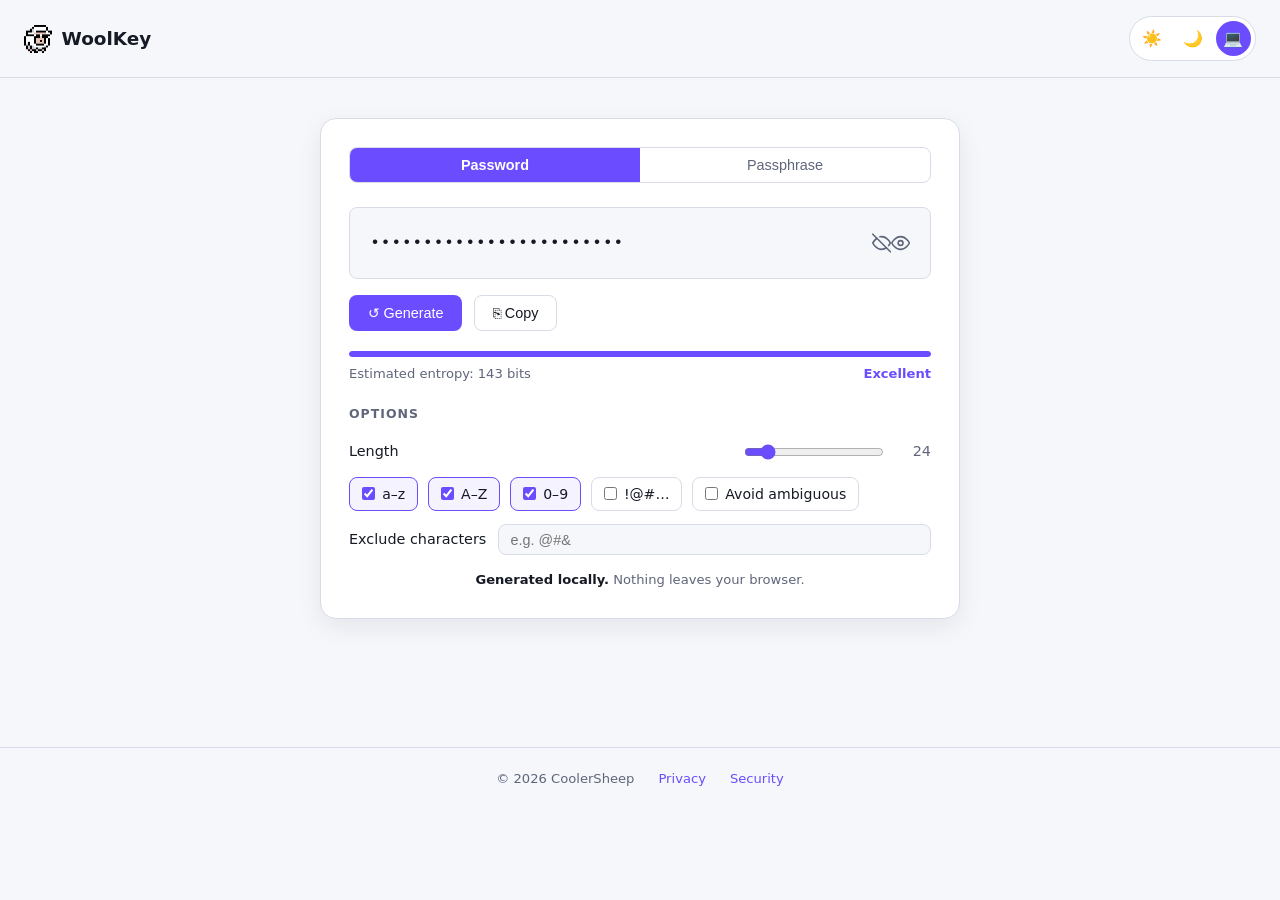
==== index.html @ 98678ee7 "Fix eye toggle logic and increase icon size Co-authored-by: Copilot App <223556219+Copilot@users.nor" ====
<!DOCTYPE html>
<html lang="en">
<head>
  <meta charset="UTF-8">
  <meta name="viewport" content="width=device-width, initial-scale=1.0">
  <title>WoolKey — Strong passwords. Made privately.</title>
  <meta name="description" content="WoolKey generates secure passwords and passphrases entirely in your browser. Nothing is ever sent to our servers.">
  <meta name="theme-color" content="#0f1117">
  <link rel="icon" type="image/png" href="assets/favicon.png">
  <link rel="apple-touch-icon" href="assets/apple-touch-icon.png">
  <link rel="manifest" href="manifest.webmanifest">
  <link rel="stylesheet" href="css/main.css">
</head>
<body>

<header class="site-header">
  <a href="./" class="logo" aria-label="WoolKey home"><img src="assets/logo.gif" alt="" width="28" height="28"><span>WoolKey</span></a>
  <div class="theme-switcher" role="group" aria-label="Theme">
    <button type="button" class="theme-btn" data-theme-choice="light" aria-label="Light mode" title="Light mode">☀️</button>
    <button type="button" class="theme-btn" data-theme-choice="dark" aria-label="Dark mode" title="Dark mode">🌙</button>
    <button type="button" class="theme-btn" data-theme-choice="system" aria-label="System theme" title="System theme">💻</button>
  </div>
</header>

<main id="main-content">
  <div class="card">
    <!-- Mode toggle -->
    <div class="mode-toggle" role="group" aria-label="Generator mode">
      <button id="mode-password" class="active" aria-pressed="true">Password</button>
      <button id="mode-passphrase" aria-pressed="false">Passphrase</button>
    </div>

    <!-- Output -->
    <div class="output-wrapper" aria-live="polite" aria-label="Generated output">
      <span id="output" tabindex="0" role="textbox" aria-readonly="true" aria-label="Generated password or passphrase"></span>
      <button id="toggle-visibility" class="visibility-btn" type="button" aria-pressed="true" aria-label="Show password">
        <svg id="icon-eye-off" xmlns="http://www.w3.org/2000/svg" width="22" height="22" viewBox="0 0 24 24" fill="none" stroke="currentColor" stroke-width="2" stroke-linecap="round" stroke-linejoin="round" aria-hidden="true"><path d="M17.94 17.94A10.07 10.07 0 0 1 12 20c-7 0-11-8-11-8a18.45 18.45 0 0 1 5.06-5.94"/><path d="M9.9 4.24A9.12 9.12 0 0 1 12 4c7 0 11 8 11 8a18.5 18.5 0 0 1-2.16 3.19"/><line x1="1" y1="1" x2="23" y2="23"/></svg>
        <svg id="icon-eye" xmlns="http://www.w3.org/2000/svg" width="22" height="22" viewBox="0 0 24 24" fill="none" stroke="currentColor" stroke-width="2" stroke-linecap="round" stroke-linejoin="round" aria-hidden="true" hidden><path d="M1 12s4-8 11-8 11 8 11 8-4 8-11 8-11-8-11-8z"/><circle cx="12" cy="12" r="3"/></svg>
      </button>
    </div>

    <!-- Actions -->
    <div class="actions">
      <button id="regen-btn" class="btn btn-primary" aria-label="Generate new password">
        ↺ Generate
      </button>
      <button id="copy-btn" class="btn btn-outline" aria-label="Copy to clipboard">
        ⎘ Copy
      </button>
      <span id="copy-feedback" class="copy-feedback" role="status" aria-live="polite">Copied!</span>
    </div>

    <!-- Strength indicator -->
    <div class="strength-track" aria-hidden="true">
      <div id="strength-bar" class="strength-bar level-0" style="width:0%"></div>
    </div>
    <div class="strength-row">
      <span id="entropy-display" class="entropy-display">Estimated entropy: —</span>
      <span id="strength-label" class="strength-label level-0" aria-live="polite">—</span>
    </div>

    <!-- Password options panel -->
    <div id="password-panel" class="options-section" aria-label="Password options">
      <h2>Options</h2>
      <div class="option-row">
        <label for="length">Length</label>
        <input type="range" id="length" min="8" max="128" value="24" step="1" aria-valuemin="8" aria-valuemax="128" aria-valuenow="24">
        <span id="length-value" class="option-value" aria-live="polite">24</span>
      </div>
      <div class="toggle-group" role="group" aria-label="Character types">
        <label class="chk-label">
          <input type="checkbox" id="chk-lower" checked> a–z
        </label>
        <label class="chk-label">
          <input type="checkbox" id="chk-upper" checked> A–Z
        </label>
        <label class="chk-label">
          <input type="checkbox" id="chk-numbers" checked> 0–9
        </label>
        <label class="chk-label">
          <input type="checkbox" id="chk-symbols"> !@#…
        </label>
        <label class="chk-label">
          <input type="checkbox" id="chk-ambiguous"> Avoid ambiguous
        </label>
      </div>
      <div class="field-row">
        <label for="exclude-chars">Exclude characters</label>
        <input type="text" id="exclude-chars" placeholder="e.g. @#&" autocomplete="off" spellcheck="false" aria-label="Characters to exclude from password">
      </div>
    </div>

    <!-- Passphrase options panel (hidden initially) -->
    <div id="passphrase-panel" class="options-section" aria-label="Passphrase options" hidden>
      <h2>Options</h2>
      <div class="option-row">
        <label for="word-count">Words</label>
        <input type="range" id="word-count" min="4" max="8" value="4" step="1" aria-valuemin="4" aria-valuemax="8" aria-valuenow="4">
        <span id="word-count-value" class="option-value" aria-live="polite">4</span>
      </div>
      <div class="field-row">
        <label for="separator">Separator</label>
        <select id="separator" aria-label="Word separator">
          <option value="hyphen">Hyphen  ( - )</option>
          <option value="underscore">Underscore  ( _ )</option>
          <option value="dot">Dot  ( . )</option>
          <option value="space">Space</option>
        </select>
      </div>
      <div class="toggle-group" role="group" aria-label="Passphrase options">
        <label class="chk-label">
          <input type="checkbox" id="chk-capitalize"> Capitalize
        </label>
        <label class="chk-label">
          <input type="checkbox" id="chk-add-number"> Add number
        </label>
      </div>
    </div>

    <p class="privacy-badge">
      <strong>Generated locally.</strong> Nothing leaves your browser.
    </p>
  </div>
</main>

<footer class="site-footer">
  <span>© <span data-current-year></span> CoolerSheep</span>
  <a href="privacy.html">Privacy</a>
  <a href="security.html">Security</a>
</footer>

<!-- Scripts — no external dependencies -->
<script src="js/site.js"></script>
<script src="js/crypto-random.js"></script>
<script src="js/entropy.js"></script>
<script src="data/words.js"></script>
<script src="js/password-generator.js"></script>
<script src="js/passphrase-generator.js"></script>
<script src="js/clipboard.js"></script>
<script src="js/ui.js"></script>
<script src="js/app.js"></script>
</body>
</html>
---- css/main.css ----
/* ── Reset & base ─────────────────────────────────────────────── */
*, *::before, *::after { box-sizing: border-box; margin: 0; padding: 0; }

:root {
  --color-bg:         #0f1117;
  --color-surface:    #1a1d27;
  --color-border:     #2a2d3a;
  --color-primary:    #7c6aff;
  --color-primary-h:  #9b8dff;
  --color-text:       #e8eaf0;
  --color-muted:      #8a8fa8;
  --color-success:    #4caf7d;
  --color-warn:       #e6a817;
  --color-danger:     #e05252;

  --radius:    0.5rem;
  --radius-lg: 1rem;
  --shadow:    0 2px 12px rgba(0,0,0,0.4);

  /* Strength level colours */
  --s0: var(--color-danger);
  --s1: var(--color-warn);
  --s2: #6cbf6c;
  --s3: var(--color-success);
  --s4: var(--color-primary);
}

:root[data-theme="light"] {
  --color-bg:         #f5f7fb;
  --color-surface:    #ffffff;
  --color-border:     #d7dce8;
  --color-primary:    #6b4dff;
  --color-primary-h:  #5a3dfa;
  --color-text:       #161a24;
  --color-muted:      #5f667a;
  --color-success:    #2f8f5b;
  --color-warn:       #b77b00;
  --color-danger:     #c83f3f;
  --shadow:           0 8px 24px rgba(26, 29, 39, 0.08);
}

html { font-size: 16px; }
body {
  font-family: system-ui, -apple-system, 'Segoe UI', Roboto, sans-serif;
  background: var(--color-bg);
  color: var(--color-text);
  min-height: 100vh;
  line-height: 1.6;
}

a { color: var(--color-primary); text-decoration: none; }
a:hover { text-decoration: underline; }
a:focus-visible { outline: 2px solid var(--color-primary); outline-offset: 2px; border-radius: 2px; }

/* ── Layout ───────────────────────────────────────────────────── */
.site-header {
  border-bottom: 1px solid var(--color-border);
  padding: 1rem 1.5rem;
  display: flex;
  align-items: center;
  justify-content: space-between;
  gap: 1rem;
  flex-wrap: wrap;
}
.logo {
  display: inline-flex;
  align-items: center;
  gap: 0.6rem;
  font-weight: 700;
  font-size: 1.15rem;
  color: var(--color-text);
  text-decoration: none;
}
.logo img { flex-shrink: 0; display: block; }
.logo:hover { text-decoration: none; }
.theme-switcher {
  display: inline-flex;
  align-items: center;
  gap: 0.35rem;
  padding: 0.25rem;
  border: 1px solid var(--color-border);
  border-radius: 999px;
  background: var(--color-surface);
}
.theme-btn {
  width: 2.2rem;
  height: 2.2rem;
  border: 0;
  border-radius: 999px;
  background: transparent;
  color: var(--color-text);
  cursor: pointer;
  font-size: 1rem;
}
.theme-btn:hover { background: var(--color-border); }
.theme-btn.is-active {
  background: var(--color-primary);
  color: #fff;
}
.theme-btn:focus-visible { outline: 2px solid var(--color-primary); outline-offset: 2px; }

main {
  max-width: 680px;
  margin: 2.5rem auto;
  padding: 0 1.25rem 4rem;
}

.card {
  background: var(--color-surface);
  border: 1px solid var(--color-border);
  border-radius: var(--radius-lg);
  padding: 1.75rem;
  box-shadow: var(--shadow);
  margin-bottom: 1.5rem;
}

/* ── Mode toggle ─────────────────────────────────────────────── */
.mode-toggle {
  display: flex;
  border: 1px solid var(--color-border);
  border-radius: var(--radius);
  overflow: hidden;
  margin-bottom: 1.5rem;
}
.mode-toggle button {
  flex: 1;
  padding: 0.55rem 1rem;
  background: transparent;
  border: none;
  color: var(--color-muted);
  cursor: pointer;
  font-size: 0.9rem;
  transition: background 0.15s, color 0.15s;
}
.mode-toggle button.active {
  background: var(--color-primary);
  color: #fff;
  font-weight: 600;
}
.mode-toggle button:hover:not(.active) { background: var(--color-border); color: var(--color-text); }
.mode-toggle button:focus-visible { outline: 2px solid var(--color-primary); outline-offset: -2px; }

/* ── Output area ─────────────────────────────────────────────── */
.output-wrapper {
  background: var(--color-bg);
  border: 1px solid var(--color-border);
  border-radius: var(--radius);
  padding: 1rem 1.25rem;
  margin-bottom: 1rem;
  display: flex;
  align-items: center;
  gap: 0.75rem;
  min-height: 3.5rem;
}
#output {
  flex: 1;
  font-family: 'Courier New', Courier, monospace;
  font-size: 1.05rem;
  letter-spacing: 0.03em;
  word-break: break-all;
  user-select: text;
  color: var(--color-text);
}
.visibility-btn {
  flex-shrink: 0;
  display: inline-flex;
  align-items: center;
  justify-content: center;
  width: 2.4rem;
  height: 2.4rem;
  border: 0;
  border-radius: var(--radius);
  background: transparent;
  color: var(--color-muted);
  cursor: pointer;
  transition: color 0.15s, background 0.15s;
}
.visibility-btn:hover { color: var(--color-text); background: var(--color-border); }
.visibility-btn:focus-visible { outline: 2px solid var(--color-primary); outline-offset: 2px; }

/* ── Action buttons ──────────────────────────────────────────── */
.actions {
  display: flex;
  gap: 0.75rem;
  flex-wrap: wrap;
  margin-bottom: 1.25rem;
}
.btn {
  display: inline-flex;
  align-items: center;
  gap: 0.4rem;
  padding: 0.55rem 1.1rem;
  border-radius: var(--radius);
  border: 1px solid transparent;
  cursor: pointer;
  font-size: 0.9rem;
  font-weight: 500;
  transition: background 0.15s, border-color 0.15s, color 0.15s;
}
.btn:focus-visible { outline: 2px solid var(--color-primary); outline-offset: 2px; }
.btn-primary { background: var(--color-primary); color: #fff; }
.btn-primary:hover { background: var(--color-primary-h); }
.btn-outline {
  background: transparent;
  border-color: var(--color-border);
  color: var(--color-text);
}
.btn-outline:hover { background: var(--color-border); }

.copy-feedback {
  font-size: 0.82rem;
  color: var(--color-success);
  opacity: 0;
  transition: opacity 0.2s;
  align-self: center;
}
.copy-feedback.visible { opacity: 1; }

/* ── Strength indicator ──────────────────────────────────────── */
.strength-track {
  height: 6px;
  background: var(--color-border);
  border-radius: 99px;
  overflow: hidden;
  margin-bottom: 0.4rem;
}
.strength-bar {
  height: 100%;
  border-radius: 99px;
  transition: width 0.3s ease, background 0.3s ease;
  background: var(--s0);
}
.strength-bar.level-0 { background: var(--s0); }
.strength-bar.level-1 { background: var(--s1); }
.strength-bar.level-2 { background: var(--s2); }
.strength-bar.level-3 { background: var(--s3); }
.strength-bar.level-4 { background: var(--s4); }

.strength-row {
  display: flex;
  justify-content: space-between;
  font-size: 0.82rem;
  color: var(--color-muted);
  margin-bottom: 1.25rem;
}
.strength-label { font-weight: 600; }
.strength-label.level-0 { color: var(--s0); }
.strength-label.level-1 { color: var(--s1); }
.strength-label.level-2 { color: var(--s2); }
.strength-label.level-3 { color: var(--s3); }
.strength-label.level-4 { color: var(--s4); }

/* ── Options ─────────────────────────────────────────────────── */
.options-section h2 {
  font-size: 0.78rem;
  font-weight: 600;
  text-transform: uppercase;
  letter-spacing: 0.08em;
  color: var(--color-muted);
  margin-bottom: 1rem;
}

.option-row {
  display: flex;
  align-items: center;
  gap: 0.75rem;
  margin-bottom: 0.85rem;
}
.option-row label { flex: 1; font-size: 0.9rem; cursor: pointer; }
.option-row input[type="range"] {
  width: 140px;
  accent-color: var(--color-primary);
  cursor: pointer;
}
.option-value {
  min-width: 2.2rem;
  text-align: right;
  font-size: 0.9rem;
  font-variant-numeric: tabular-nums;
  color: var(--color-muted);
}

.toggle-group {
  display: flex;
  flex-wrap: wrap;
  gap: 0.6rem;
  margin-bottom: 0.85rem;
}

/* Custom checkbox */
.chk-label {
  display: inline-flex;
  align-items: center;
  gap: 0.45rem;
  font-size: 0.88rem;
  cursor: pointer;
  padding: 0.3rem 0.75rem;
  border: 1px solid var(--color-border);
  border-radius: var(--radius);
  transition: border-color 0.15s, background 0.15s;
  user-select: none;
}
.chk-label input[type="checkbox"] { accent-color: var(--color-primary); }
.chk-label:hover { border-color: var(--color-primary); }
.chk-label:has(input:checked) {
  border-color: var(--color-primary);
  background: rgba(124,106,255,0.08);
}
.chk-label:focus-within { outline: 2px solid var(--color-primary); outline-offset: 1px; border-radius: var(--radius); }

.field-row {
  display: flex;
  align-items: center;
  gap: 0.75rem;
  margin-bottom: 0.85rem;
}
.field-row label { font-size: 0.9rem; white-space: nowrap; }
.field-row input[type="text"],
.field-row select {
  flex: 1;
  background: var(--color-bg);
  border: 1px solid var(--color-border);
  border-radius: var(--radius);
  color: var(--color-text);
  padding: 0.4rem 0.7rem;
  font-size: 0.9rem;
}
.field-row input[type="text"]:focus,
.field-row select:focus {
  outline: 2px solid var(--color-primary);
  outline-offset: 0;
  border-color: transparent;
}

/* ── Info badge ──────────────────────────────────────────────── */
.privacy-badge {
  text-align: center;
  font-size: 0.82rem;
  color: var(--color-muted);
  margin-top: 0.5rem;
}
.privacy-badge strong { color: var(--color-text); }

/* ── Static page content ─────────────────────────────────────── */
.prose { max-width: 680px; margin: 2rem auto; padding: 0 1.25rem 4rem; }
.prose h1 { font-size: 1.75rem; margin-bottom: 0.5rem; }
.prose h2 { font-size: 1.2rem; margin: 1.75rem 0 0.5rem; color: var(--color-primary); }
.prose p  { color: var(--color-muted); margin-bottom: 0.75rem; }
.prose ul { color: var(--color-muted); padding-left: 1.5rem; margin-bottom: 0.75rem; }
.prose li { margin-bottom: 0.25rem; }
.prose code {
  background: var(--color-surface);
  border: 1px solid var(--color-border);
  border-radius: 4px;
  padding: 0.15em 0.4em;
  font-size: 0.88em;
}

/* ── Footer ──────────────────────────────────────────────────── */
.site-footer {
  border-top: 1px solid var(--color-border);
  padding: 1.25rem 1.5rem;
  text-align: center;
  font-size: 0.82rem;
  color: var(--color-muted);
  display: flex;
  flex-wrap: wrap;
  justify-content: center;
  gap: 0.5rem 1.5rem;
}

/* ── Offline / 404 pages ─────────────────────────────────────── */
.error-page {
  display: flex;
  flex-direction: column;
  align-items: center;
  justify-content: center;
  min-height: 60vh;
  text-align: center;
  padding: 2rem;
  gap: 1rem;
}
.error-page h1 { font-size: 2rem; }
.error-page p  { color: var(--color-muted); }

/* ── Responsive ──────────────────────────────────────────────── */
@media (max-width: 500px) {
  .site-header { align-items: flex-start; }
  .actions { flex-direction: column; }
  .actions .btn { width: 100%; justify-content: center; }
  .option-row input[type="range"] { width: 100px; }
}

/* ── Reduced motion ──────────────────────────────────────────── */
@media (prefers-reduced-motion: reduce) {
  *, *::before, *::after { transition: none !important; }
}

/* ── High contrast ───────────────────────────────────────────── */
@media (forced-colors: active) {
  .btn-primary { border: 1px solid ButtonText; }
  .strength-bar { forced-color-adjust: none; }
}
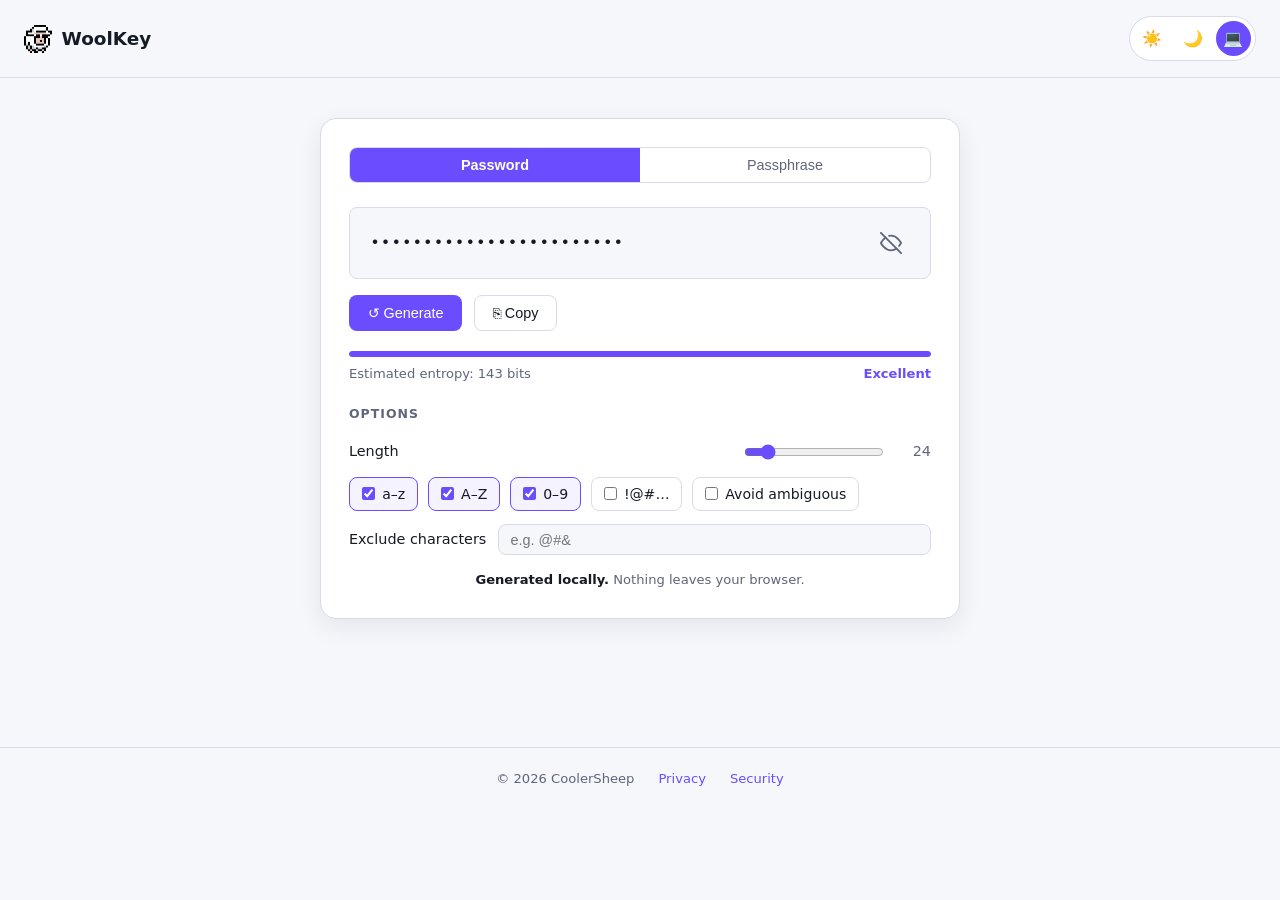
==== commit ac537f8c: "Fix eye icon toggle using style.display instead of hidden attr Co-authored-by: Copilot App <22355621" ====
--- a/index.html
+++ b/index.html
@@ -35,7 +35,7 @@
       <span id="output" tabindex="0" role="textbox" aria-readonly="true" aria-label="Generated password or passphrase"></span>
       <button id="toggle-visibility" class="visibility-btn" type="button" aria-pressed="true" aria-label="Show password">
         <svg id="icon-eye-off" xmlns="http://www.w3.org/2000/svg" width="22" height="22" viewBox="0 0 24 24" fill="none" stroke="currentColor" stroke-width="2" stroke-linecap="round" stroke-linejoin="round" aria-hidden="true"><path d="M17.94 17.94A10.07 10.07 0 0 1 12 20c-7 0-11-8-11-8a18.45 18.45 0 0 1 5.06-5.94"/><path d="M9.9 4.24A9.12 9.12 0 0 1 12 4c7 0 11 8 11 8a18.5 18.5 0 0 1-2.16 3.19"/><line x1="1" y1="1" x2="23" y2="23"/></svg>
-        <svg id="icon-eye" xmlns="http://www.w3.org/2000/svg" width="22" height="22" viewBox="0 0 24 24" fill="none" stroke="currentColor" stroke-width="2" stroke-linecap="round" stroke-linejoin="round" aria-hidden="true" hidden><path d="M1 12s4-8 11-8 11 8 11 8-4 8-11 8-11-8-11-8z"/><circle cx="12" cy="12" r="3"/></svg>
+        <svg id="icon-eye" xmlns="http://www.w3.org/2000/svg" width="22" height="22" viewBox="0 0 24 24" fill="none" stroke="currentColor" stroke-width="2" stroke-linecap="round" stroke-linejoin="round" aria-hidden="true" style="display:none"><path d="M1 12s4-8 11-8 11 8 11 8-4 8-11 8-11-8-11-8z"/><circle cx="12" cy="12" r="3"/></svg>
       </button>
     </div>
 
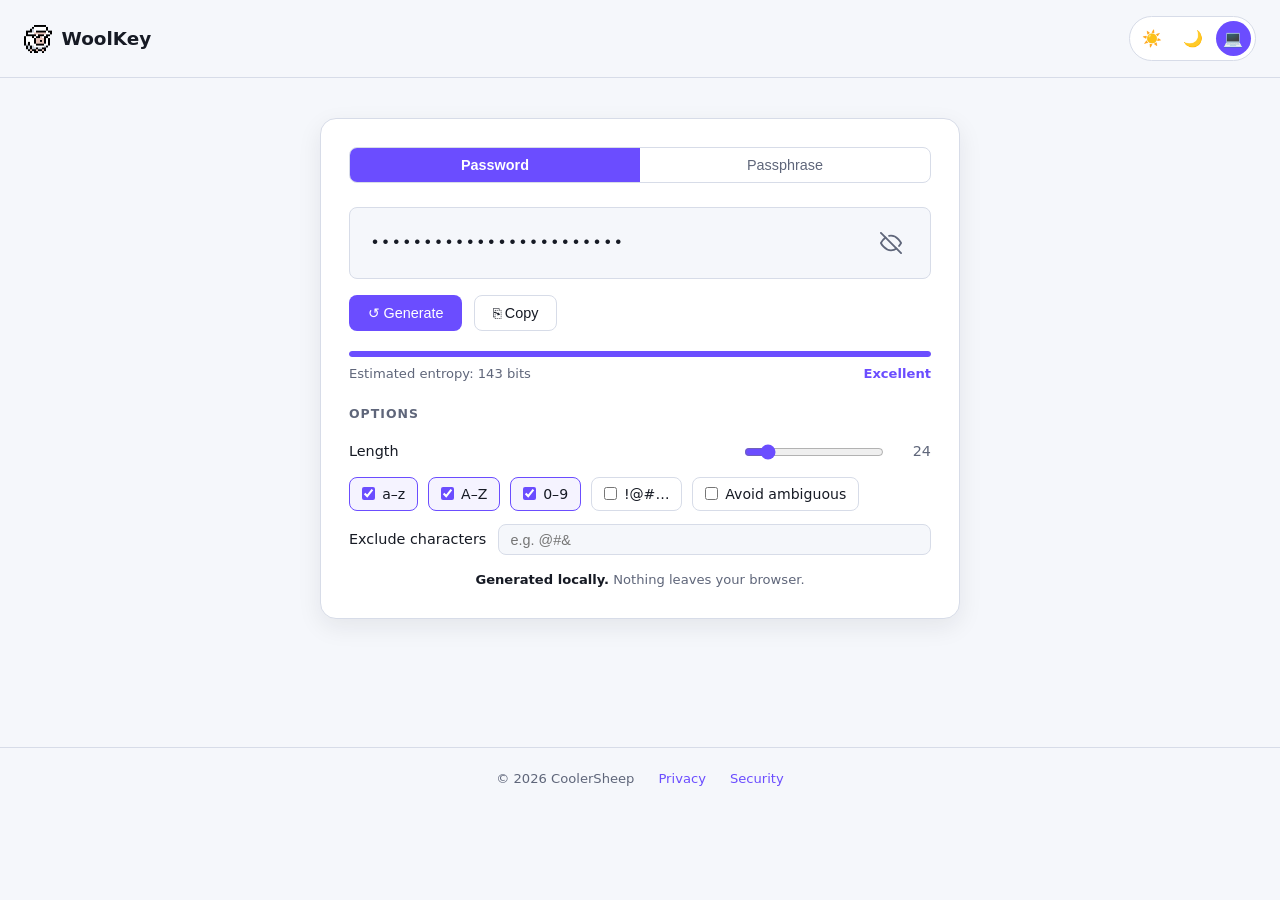
==== commit 124a5faa: "Add agent API for credential generation Co-authored-by: Copilot App <223556219+Copilot@users.noreply" ====
--- a/index.html
+++ b/index.html
@@ -132,10 +132,12 @@
 <!-- Scripts — no external dependencies -->
 <script src="js/site.js"></script>
 <script src="js/crypto-random.js"></script>
+<script src="js/user-entropy.js"></script>
 <script src="js/entropy.js"></script>
 <script src="data/words.js"></script>
 <script src="js/password-generator.js"></script>
 <script src="js/passphrase-generator.js"></script>
+<script src="js/agent-api.js"></script>
 <script src="js/clipboard.js"></script>
 <script src="js/ui.js"></script>
 <script src="js/app.js"></script>
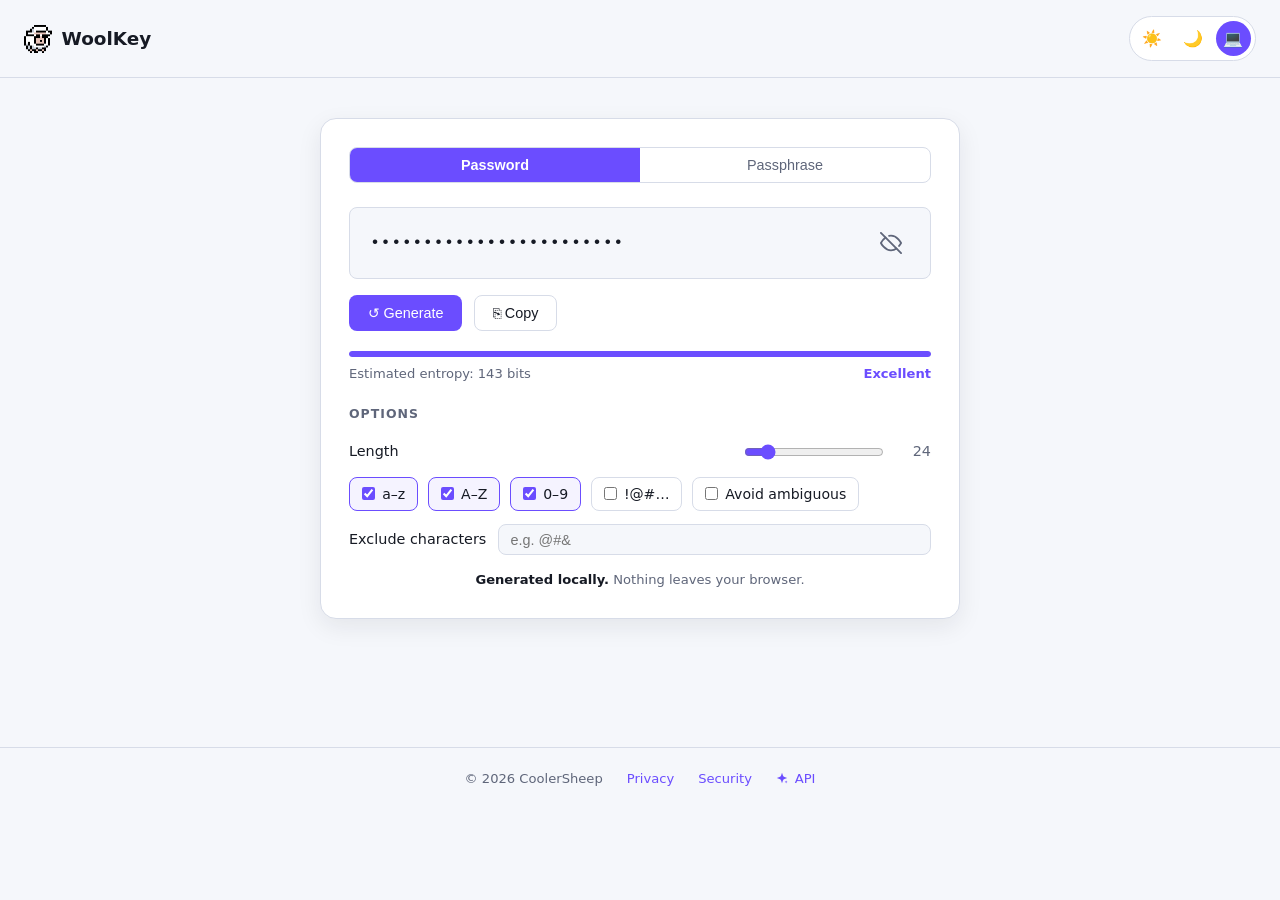
==== commit 64ad4455: "Add an API page, linked from the footer with an AI star icon The API had no home on the site — the o" ====
--- a/index.html
+++ b/index.html
@@ -127,6 +127,10 @@
   <span>© <span data-current-year></span> CoolerSheep</span>
   <a href="privacy.html">Privacy</a>
   <a href="security.html">Security</a>
+  <a href="api.html" class="link-ai">
+    <svg class="ai-star" viewBox="0 0 24 24" aria-hidden="true"><path d="M11 1.5l1.7 4.9a4.5 4.5 0 0 0 2.9 2.9l4.9 1.7-4.9 1.7a4.5 4.5 0 0 0-2.9 2.9L11 20.5l-1.7-4.9a4.5 4.5 0 0 0-2.9-2.9L1.5 11l4.9-1.7a4.5 4.5 0 0 0 2.9-2.9z"/><path d="M18.5 15.5l.7 2 2 .7-2 .7-.7 2-.7-2-2-.7 2-.7z"/></svg>
+    API
+  </a>
 </footer>
 
 <!-- Scripts — no external dependencies -->
--- a/css/main.css
+++ b/css/main.css
@@ -356,6 +356,186 @@
   font-size: 0.88em;
 }
 
+/* ── API page ────────────────────────────────────────────────── */
+
+/* The AI sparkle that marks anything agent-facing. Inherits the link colour
+   via currentColor so it works in both themes and on hover. */
+.ai-star {
+  width: 1em;
+  height: 1em;
+  flex-shrink: 0;
+  fill: currentColor;
+  vertical-align: -0.125em;
+}
+.link-ai {
+  display: inline-flex;
+  align-items: center;
+  gap: 0.35rem;
+}
+
+.prose h3 {
+  font-size: 1rem;
+  margin: 1.25rem 0 0.4rem;
+  color: var(--color-text);
+}
+.prose strong { color: var(--color-text); }
+
+/* Answer box — the one thing a reader is most likely to be looking for. */
+.answer-box {
+  background: var(--color-surface);
+  border: 1px solid var(--color-border);
+  border-left: 3px solid var(--color-primary);
+  border-radius: var(--radius);
+  padding: 1rem 1.25rem;
+  margin: 1.25rem 0;
+}
+.answer-box p:last-child { margin-bottom: 0; }
+.answer-box .answer-lead {
+  color: var(--color-text);
+  font-weight: 600;
+  margin-bottom: 0.35rem;
+}
+
+.callout {
+  border: 1px solid var(--color-border);
+  border-radius: var(--radius);
+  padding: 0.85rem 1.1rem;
+  margin: 1.25rem 0;
+  font-size: 0.9rem;
+  color: var(--color-muted);
+}
+.callout p:last-child { margin-bottom: 0; }
+.callout-warn   { border-left: 3px solid var(--color-warn); }
+.callout-danger { border-left: 3px solid var(--color-danger); }
+.callout-ok     { border-left: 3px solid var(--color-success); }
+
+/* Numbered walkthrough */
+.steps { list-style: none; padding: 0; margin: 1rem 0 1.5rem; counter-reset: step; }
+.steps > li {
+  counter-increment: step;
+  position: relative;
+  padding-left: 2.5rem;
+  margin-bottom: 1.5rem;
+  color: var(--color-muted);
+}
+.steps > li::before {
+  content: counter(step);
+  position: absolute;
+  left: 0;
+  top: 0;
+  width: 1.75rem;
+  height: 1.75rem;
+  display: flex;
+  align-items: center;
+  justify-content: center;
+  border-radius: 999px;
+  background: var(--color-primary);
+  color: #fff;
+  font-size: 0.85rem;
+  font-weight: 700;
+  line-height: 1;
+}
+.steps > li > h3 { margin-top: 0.15rem; }
+
+/* Code blocks. Long commands must scroll inside the block, never widen the
+   page, so a phone can still read the surrounding text. */
+.code-block { position: relative; margin: 0.75rem 0 1.25rem; }
+.code-block pre {
+  background: var(--color-surface);
+  border: 1px solid var(--color-border);
+  border-radius: var(--radius);
+  padding: 0.9rem 1rem;
+  overflow-x: auto;
+  font-family: 'Courier New', Courier, monospace;
+  font-size: 0.82rem;
+  line-height: 1.65;
+  color: var(--color-text);
+  -webkit-overflow-scrolling: touch;
+}
+.code-block pre code {
+  background: none;
+  border: 0;
+  padding: 0;
+  font-size: inherit;
+  white-space: pre;
+}
+.code-label {
+  display: block;
+  font-size: 0.72rem;
+  text-transform: uppercase;
+  letter-spacing: 0.08em;
+  color: var(--color-muted);
+  margin-bottom: 0.3rem;
+}
+.copy-code {
+  position: absolute;
+  top: 1.55rem;
+  right: 0.5rem;
+  padding: 0.2rem 0.55rem;
+  font-size: 0.72rem;
+  border: 1px solid var(--color-border);
+  border-radius: 4px;
+  background: var(--color-bg);
+  color: var(--color-muted);
+  cursor: pointer;
+  opacity: 0;
+  transition: opacity 0.15s, color 0.15s, border-color 0.15s;
+}
+.code-block:hover .copy-code,
+.copy-code:focus-visible { opacity: 1; }
+.copy-code:hover { color: var(--color-text); border-color: var(--color-primary); }
+.copy-code.copied { color: var(--color-success); border-color: var(--color-success); opacity: 1; }
+/* Touch devices never hover, so keep the button permanently visible there. */
+@media (hover: none) {
+  .copy-code { opacity: 1; }
+}
+
+/* Reference tables */
+.table-scroll { overflow-x: auto; margin: 0.75rem 0 1.5rem; }
+.api-table {
+  border-collapse: collapse;
+  width: 100%;
+  min-width: 30rem;
+  font-size: 0.85rem;
+}
+.api-table th,
+.api-table td {
+  border-bottom: 1px solid var(--color-border);
+  padding: 0.5rem 0.7rem;
+  text-align: left;
+  vertical-align: top;
+  color: var(--color-muted);
+}
+.api-table th {
+  color: var(--color-text);
+  font-weight: 600;
+  white-space: nowrap;
+}
+.api-table td code { white-space: nowrap; }
+
+/* Endpoint list */
+.endpoint {
+  display: flex;
+  align-items: baseline;
+  gap: 0.6rem;
+  flex-wrap: wrap;
+  padding: 0.5rem 0;
+  border-bottom: 1px solid var(--color-border);
+  font-size: 0.88rem;
+  color: var(--color-muted);
+}
+.method {
+  font-family: 'Courier New', Courier, monospace;
+  font-size: 0.72rem;
+  font-weight: 700;
+  padding: 0.15rem 0.45rem;
+  border-radius: 4px;
+  background: var(--color-border);
+  color: var(--color-text);
+  letter-spacing: 0.04em;
+}
+.method-post { background: var(--color-primary); color: #fff; }
+
 /* ── Footer ──────────────────────────────────────────────────── */
 .site-footer {
   border-top: 1px solid var(--color-border);
@@ -366,6 +546,7 @@
   display: flex;
   flex-wrap: wrap;
   justify-content: center;
+  align-items: center;
   gap: 0.5rem 1.5rem;
 }
 
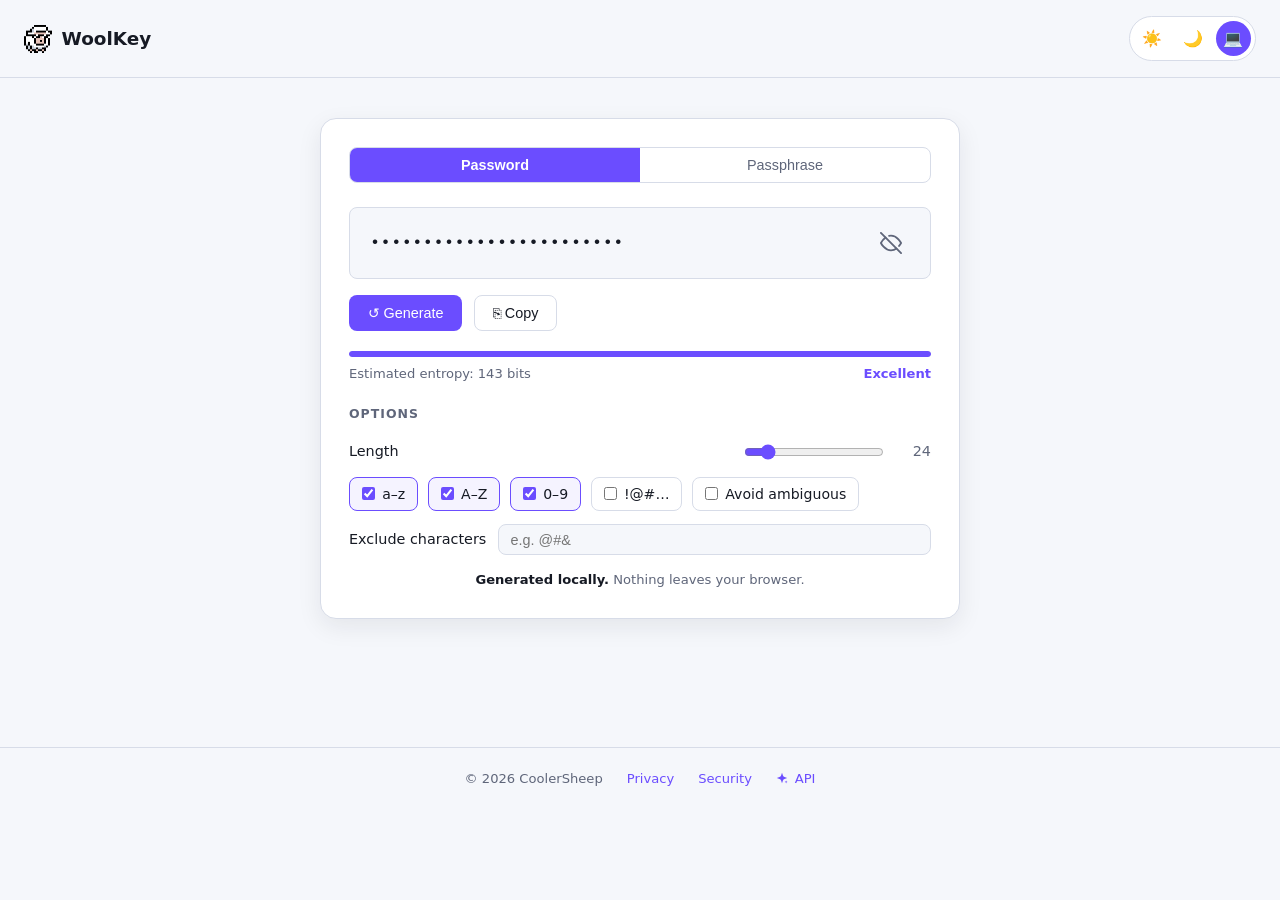
==== commit 00e0c5a1: "Stop serving stale CSS and JavaScript after a deploy Asset filenames carry no version token, but Exp" ====
--- a/index.html
+++ b/index.html
@@ -9,7 +9,7 @@
   <link rel="icon" type="image/png" href="assets/favicon.png">
   <link rel="apple-touch-icon" href="assets/apple-touch-icon.png">
   <link rel="manifest" href="manifest.webmanifest">
-  <link rel="stylesheet" href="css/main.css">
+  <link rel="stylesheet" href="css/main.css?v=4">
 </head>
 <body>
 
@@ -134,16 +134,16 @@
 </footer>
 
 <!-- Scripts — no external dependencies -->
-<script src="js/site.js"></script>
-<script src="js/crypto-random.js"></script>
-<script src="js/user-entropy.js"></script>
-<script src="js/entropy.js"></script>
-<script src="data/words.js"></script>
-<script src="js/password-generator.js"></script>
-<script src="js/passphrase-generator.js"></script>
-<script src="js/agent-api.js"></script>
-<script src="js/clipboard.js"></script>
-<script src="js/ui.js"></script>
-<script src="js/app.js"></script>
+<script src="js/site.js?v=4"></script>
+<script src="js/crypto-random.js?v=4"></script>
+<script src="js/user-entropy.js?v=4"></script>
+<script src="js/entropy.js?v=4"></script>
+<script src="data/words.js?v=4"></script>
+<script src="js/password-generator.js?v=4"></script>
+<script src="js/passphrase-generator.js?v=4"></script>
+<script src="js/agent-api.js?v=4"></script>
+<script src="js/clipboard.js?v=4"></script>
+<script src="js/ui.js?v=4"></script>
+<script src="js/app.js?v=4"></script>
 </body>
 </html>
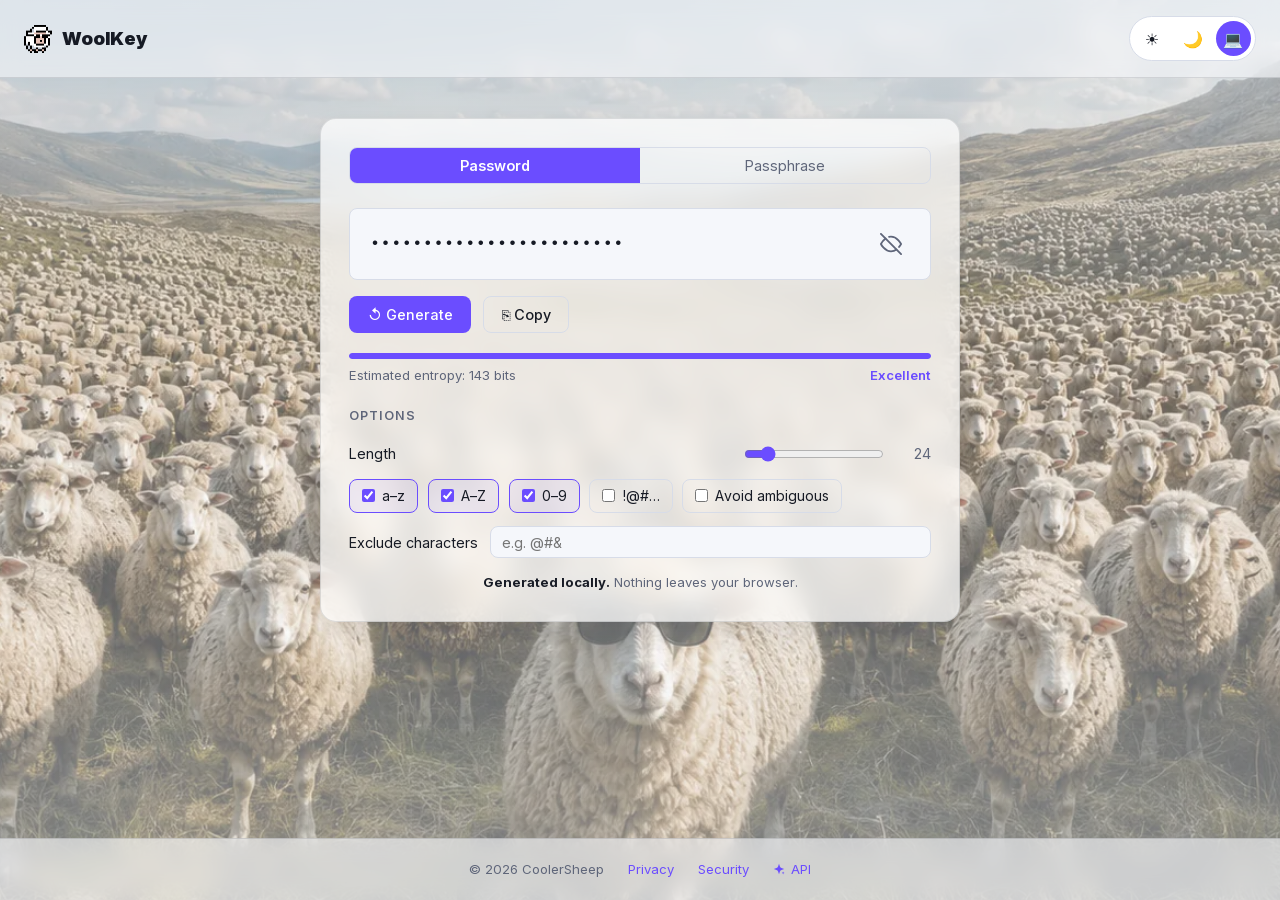
==== commit ea8fd9ba: "Put the herd behind the page and Inter in front of it Two fixed layers carry the day and night photo" ====
--- a/index.html
+++ b/index.html
@@ -10,8 +10,9 @@
   <link rel="apple-touch-icon" href="assets/apple-touch-icon.png">
   <link rel="manifest" href="manifest.webmanifest">
   <link rel="stylesheet" href="css/main.css?v=4">
+  <link rel="stylesheet" href="css/fireflies.css?v=4">
 </head>
-<body>
+<body class="scenic">
 
 <header class="site-header">
   <a href="./" class="logo" aria-label="WoolKey home"><img src="assets/logo.gif" alt="" width="28" height="28"><span>WoolKey</span></a>
@@ -35,7 +36,7 @@
       <span id="output" tabindex="0" role="textbox" aria-readonly="true" aria-label="Generated password or passphrase"></span>
       <button id="toggle-visibility" class="visibility-btn" type="button" aria-pressed="true" aria-label="Show password">
         <svg id="icon-eye-off" xmlns="http://www.w3.org/2000/svg" width="22" height="22" viewBox="0 0 24 24" fill="none" stroke="currentColor" stroke-width="2" stroke-linecap="round" stroke-linejoin="round" aria-hidden="true"><path d="M17.94 17.94A10.07 10.07 0 0 1 12 20c-7 0-11-8-11-8a18.45 18.45 0 0 1 5.06-5.94"/><path d="M9.9 4.24A9.12 9.12 0 0 1 12 4c7 0 11 8 11 8a18.5 18.5 0 0 1-2.16 3.19"/><line x1="1" y1="1" x2="23" y2="23"/></svg>
-        <svg id="icon-eye" xmlns="http://www.w3.org/2000/svg" width="22" height="22" viewBox="0 0 24 24" fill="none" stroke="currentColor" stroke-width="2" stroke-linecap="round" stroke-linejoin="round" aria-hidden="true" style="display:none"><path d="M1 12s4-8 11-8 11 8 11 8-4 8-11 8-11-8-11-8z"/><circle cx="12" cy="12" r="3"/></svg>
+        <svg id="icon-eye" xmlns="http://www.w3.org/2000/svg" width="22" height="22" viewBox="0 0 24 24" fill="none" stroke="currentColor" stroke-width="2" stroke-linecap="round" stroke-linejoin="round" aria-hidden="true"><path d="M1 12s4-8 11-8 11 8 11 8-4 8-11 8-11-8-11-8z"/><circle cx="12" cy="12" r="3"/></svg>
       </button>
     </div>
 
@@ -52,7 +53,7 @@
 
     <!-- Strength indicator -->
     <div class="strength-track" aria-hidden="true">
-      <div id="strength-bar" class="strength-bar level-0" style="width:0%"></div>
+      <div id="strength-bar" class="strength-bar level-0"></div>
     </div>
     <div class="strength-row">
       <span id="entropy-display" class="entropy-display">Estimated entropy: —</span>
@@ -135,6 +136,7 @@
 
 <!-- Scripts — no external dependencies -->
 <script src="js/site.js?v=4"></script>
+<script src="js/fireflies.js?v=4"></script>
 <script src="js/crypto-random.js?v=4"></script>
 <script src="js/user-entropy.js?v=4"></script>
 <script src="js/entropy.js?v=4"></script>
--- a/css/main.css
+++ b/css/main.css
@@ -1,5 +1,21 @@
+/* ── Fonts ────────────────────────────────────────────────────── */
+/* One variable file covers the whole 100–900 range, so the 900-weight logo
+   costs nothing extra. Subset from the TTF in assets/ down to Latin +
+   Latin-Ext — see tools/make-inter-woff2.py to rebuild it. */
+@font-face {
+  font-family: 'Inter';
+  src: url('../assets/Inter-Variable.woff2') format('woff2');
+  font-weight: 100 900;
+  font-style: normal;
+  font-display: swap;
+}
+
 /* ── Reset & base ─────────────────────────────────────────────── */
 *, *::before, *::after { box-sizing: border-box; margin: 0; padding: 0; }
+
+/* Form controls opt out of the inherited font by default, which would leave
+   the buttons and inputs on the system UI face while everything else is Inter. */
+button, input, select, textarea { font-family: inherit; }
 
 :root {
   --color-bg:         #0f1117;
@@ -41,16 +57,148 @@
 
 html { font-size: 16px; }
 body {
-  font-family: system-ui, -apple-system, 'Segoe UI', Roboto, sans-serif;
+  font-family: 'Inter', system-ui, -apple-system, 'Segoe UI', Roboto, sans-serif;
   background: var(--color-bg);
   color: var(--color-text);
+  line-height: 1.6;
+  /* Column layout so a short page (404, offline) still parks its footer at
+     the bottom of the screen instead of leaving it halfway up. dvh tracks
+     the mobile URL bar; the vh line is the fallback for browsers without it. */
+  display: flex;
+  flex-direction: column;
   min-height: 100vh;
-  line-height: 1.6;
+  min-height: 100dvh;
 }
 
 a { color: var(--color-primary); text-decoration: none; }
 a:hover { text-decoration: underline; }
 a:focus-visible { outline: 2px solid var(--color-primary); outline-offset: 2px; border-radius: 2px; }
+
+/* ── Scenic background ────────────────────────────────────────── */
+/* Opt-in per page with <body class="scenic">. The photo pages are the
+   landing, 404 and offline pages; the long-form prose pages stay on the
+   flat background so body text keeps its full contrast. */
+
+:root {
+  --panel-bg:    rgba(26, 29, 39, 0.72);
+  --panel-line:  rgba(255, 255, 255, 0.14);
+  --chrome-bg:   rgba(15, 17, 23, 0.55);
+}
+:root[data-theme="light"] {
+  --panel-bg:    rgba(255, 255, 255, 0.74);
+  --panel-line:  rgba(22, 26, 36, 0.12);
+  --chrome-bg:   rgba(245, 247, 251, 0.62);
+}
+
+/* The colour lives on <html> so the two photo layers can sit behind the
+   page content on a negative z-index without being painted over by the
+   body's own background. */
+html { background: var(--color-bg); }
+body.scenic { background: transparent; }
+
+/* One fixed layer per theme, both always present and only the active one
+   at full opacity — that is what makes the theme switch a cross-fade
+   rather than a swap. Each layer carries a scrim gradient above the photo
+   so header, footer and card text stay legible over the busy areas. */
+body.scenic::before,
+body.scenic::after {
+  content: '';
+  position: fixed;
+  inset: 0;
+  z-index: -2;
+  pointer-events: none;
+  background-repeat: no-repeat;
+  background-position: center bottom;   /* horizon anchored to the bottom */
+  background-size: cover;               /* fill, never distort */
+  transition: opacity 700ms ease;
+  /* Promote both layers. The frosted panels blur whatever sits behind them,
+     and a composited backdrop can be sampled from a cached texture instead
+     of being re-rasterised every time the card changes height. */
+  transform: translateZ(0);
+}
+
+/* Day. The plain url() line is the fallback for browsers without
+   image-set(); they simply never see the second declaration. */
+body.scenic::before {
+  opacity: 0;
+  background-image:
+    linear-gradient(180deg, rgba(245,247,251,0.62) 0%, rgba(245,247,251,0.30) 38%, rgba(245,247,251,0.50) 100%),
+    url(../assets/herd-of-sheep-day.jpg);
+  background-image:
+    linear-gradient(180deg, rgba(245,247,251,0.62) 0%, rgba(245,247,251,0.30) 38%, rgba(245,247,251,0.50) 100%),
+    image-set(url(../assets/herd-of-sheep-day.webp) type("image/webp"),
+              url(../assets/herd-of-sheep-day.jpg) type("image/jpeg"));
+}
+
+/* Night. */
+body.scenic::after {
+  opacity: 1;
+  background-image:
+    linear-gradient(180deg, rgba(15,17,23,0.58) 0%, rgba(15,17,23,0.32) 38%, rgba(15,17,23,0.55) 100%),
+    url(../assets/herd-of-sheep-night.jpg);
+  background-image:
+    linear-gradient(180deg, rgba(15,17,23,0.58) 0%, rgba(15,17,23,0.32) 38%, rgba(15,17,23,0.55) 100%),
+    image-set(url(../assets/herd-of-sheep-night.webp) type("image/webp"),
+              url(../assets/herd-of-sheep-night.jpg) type("image/jpeg"));
+}
+
+:root[data-theme="light"] body.scenic::before { opacity: 1; }
+:root[data-theme="light"] body.scenic::after  { opacity: 0; }
+
+/* site.js adds .theme-ready once the stored theme has been applied, so the
+   very first paint settles on the right photo instantly instead of playing
+   a night-to-day fade at every load. */
+:root:not(.theme-ready) body.scenic::before,
+:root:not(.theme-ready) body.scenic::after,
+:root:not(.theme-ready) .fireflies { transition: none; }
+
+/* Frosted panels. The card is the reading surface, so it keeps a solid-ish
+   veil and blurs whatever sheep sit behind it.
+
+   The card is also the one panel that changes size — a long password wraps
+   onto more lines and the card grows under the length slider. Every resize
+   forces the blur to be recomputed, so the backdrop behind it is kept as
+   cheap and as static as possible: the photo layers are composited (above)
+   and the fireflies are painted in front of the card rather than behind it
+   (fireflies.css), which takes 15 continuously animating elements out of
+   the blur entirely. */
+body.scenic .card,
+body.scenic .error-page {
+  background: var(--panel-bg);
+  border: 1px solid var(--panel-line);
+  backdrop-filter: blur(12px) saturate(135%);
+  -webkit-backdrop-filter: blur(12px) saturate(135%);
+}
+body.scenic .card {
+  /* Holds the blurred result on its own compositor layer across resizes,
+     which is what stops the smearing while the slider is dragged. */
+  will-change: backdrop-filter;
+}
+body.scenic .error-page {
+  max-width: 34rem;
+  margin: 2.5rem auto;
+  border-radius: var(--radius-lg);
+  box-shadow: var(--shadow);
+  min-height: 0;
+  padding: 3rem 2rem;
+}
+
+body.scenic .site-header,
+body.scenic .site-footer {
+  background: var(--chrome-bg);
+  border-color: var(--panel-line);
+  backdrop-filter: blur(10px);
+  -webkit-backdrop-filter: blur(10px);
+}
+
+/* Without backdrop-filter the veil alone is not enough to separate text
+   from the photo, so those browsers get the opaque surfaces back. */
+@supports not ((backdrop-filter: blur(1px)) or (-webkit-backdrop-filter: blur(1px))) {
+  body.scenic .card,
+  body.scenic .error-page { background: var(--color-surface); }
+  body.scenic .site-header,
+  body.scenic .site-footer { background: var(--color-bg); }
+}
 
 /* ── Layout ───────────────────────────────────────────────────── */
 .site-header {
@@ -66,7 +214,8 @@
   display: inline-flex;
   align-items: center;
   gap: 0.6rem;
-  font-weight: 700;
+  font-weight: 900;            /* the top of Inter's variable weight axis */
+  letter-spacing: -0.015em;    /* heavy weights need the tracking pulled in */
   font-size: 1.15rem;
   color: var(--color-text);
   text-decoration: none;
@@ -100,6 +249,11 @@
 .theme-btn:focus-visible { outline: 2px solid var(--color-primary); outline-offset: 2px; }
 
 main {
+  /* width:100% is load-bearing. <body> is a flex column (see the footer),
+     and a flex item with auto cross-axis margins is not stretched — it gets
+     sized to its content instead. Without this the card breathes in and out
+     as the generated password gets longer or shorter. */
+  width: 100%;
   max-width: 680px;
   margin: 2.5rem auto;
   padding: 0 1.25rem 4rem;
@@ -224,12 +378,19 @@
   overflow: hidden;
   margin-bottom: 0.4rem;
 }
+/* The CSP sets style-src 'self', which blocks style attributes in the markup,
+   so these two starting states have to live here. JavaScript setting
+   element.style.* later is CSSOM and stays permitted.
+   Without them the bar flashes full-width red, and both eye icons show, until
+   the first script runs. */
 .strength-bar {
   height: 100%;
+  width: 0;
   border-radius: 99px;
   transition: width 0.3s ease, background 0.3s ease;
   background: var(--s0);
 }
+#icon-eye { display: none; }
 .strength-bar.level-0 { background: var(--s0); }
 .strength-bar.level-1 { background: var(--s1); }
 .strength-bar.level-2 { background: var(--s2); }
@@ -373,6 +534,15 @@
   gap: 0.35rem;
 }
 
+/* Page-title variant. This lives here rather than in a style attribute because
+   the site CSP sets style-src 'self', which blocks inline styles outright. */
+.ai-star-title {
+  width: 0.9em;
+  height: 0.9em;
+  color: var(--color-primary);
+  margin-right: 0.15em;
+}
+
 .prose h3 {
   font-size: 1rem;
   margin: 1.25rem 0 0.4rem;
@@ -490,6 +660,50 @@
   .copy-code { opacity: 1; }
 }
 
+/* Postman download buttons. Files are served from this site, so these are
+   plain download links dressed as cards — no Postman account involved. */
+.postman-downloads {
+  display: flex;
+  flex-wrap: wrap;
+  gap: 0.75rem;
+  margin: 1rem 0 0.75rem;
+}
+.postman-btn {
+  display: flex;
+  align-items: center;
+  gap: 0.85rem;
+  flex: 1 1 16rem;
+  min-width: 0;
+  padding: 0.85rem 1rem;
+  border: 1px solid var(--color-border);
+  border-radius: var(--radius);
+  background: var(--color-surface);
+  color: var(--color-text);
+  text-decoration: none;
+  transition: border-color 0.15s, background 0.15s, transform 0.15s;
+}
+.postman-btn:hover {
+  border-color: #ff6c37;
+  background: rgba(255, 108, 55, 0.06);
+  text-decoration: none;
+  transform: translateY(-1px);
+}
+.postman-btn:focus-visible { outline: 2px solid var(--color-primary); outline-offset: 2px; }
+.postman-mark {
+  width: 2.25rem;
+  height: 2.25rem;
+  flex-shrink: 0;
+}
+.postman-btn-text { display: flex; flex-direction: column; gap: 0.15rem; min-width: 0; }
+.postman-btn-text strong { font-size: 0.95rem; }
+.postman-btn-text small {
+  font-size: 0.78rem;
+  line-height: 1.45;
+  color: var(--color-muted);
+}
+.postman-btn-text small code { font-size: 0.95em; }
+.postman-note { font-size: 0.82rem; color: var(--color-muted); margin-bottom: 1.5rem; }
+
 /* Reference tables */
 .table-scroll { overflow-x: auto; margin: 0.75rem 0 1.5rem; }
 .api-table {
@@ -538,6 +752,7 @@
 
 /* ── Footer ──────────────────────────────────────────────────── */
 .site-footer {
+  margin-top: auto;   /* eats the leftover column space — see body */
   border-top: 1px solid var(--color-border);
   padding: 1.25rem 1.5rem;
   text-align: center;
--- a/css/fireflies.css
+++ b/css/fireflies.css
@@ -0,0 +1,548 @@
+/* ==============================================================
+   fireflies.css — decorative firefly swarm for the night scene.
+
+   Loaded only by the pages that carry the sheep background
+   (index, 404, offline). The whole layer is invisible in the light
+   theme and cross-fades in with the night photo.
+
+   Every keyframe below is pre-generated: the site CSP sets
+   style-src 'self', so the per-firefly randomness cannot be handed
+   out as inline style attributes at runtime the way the original
+   Sass pen did. Regenerate rather than hand-edit — see
+   assets/fireflies.txt for the source the effect came from.
+   ============================================================== */
+
+.fireflies {
+  position: fixed;
+  inset: 0;
+  /* In front of the page, not behind it. Behind the card they would sit
+     inside the frosted panel's backdrop, and 15 elements animating forever
+     means that blur can never be cached — which showed up as the card
+     glitching while the length slider was dragged. pointer-events stays
+     none, so nothing here can be clicked. */
+  z-index: 3;
+  overflow: hidden;
+  pointer-events: none;
+  opacity: 0;
+  transition: opacity 700ms ease;
+}
+:root[data-theme="dark"] .fireflies { opacity: 1; }
+
+.firefly {
+  position: absolute;
+  left: 50%;
+  top: 50%;
+  width: clamp(2px, 0.4vw, 5px);
+  height: clamp(2px, 0.4vw, 5px);
+  /* The pseudo-elements orbit a point 10vw to their left, so the whole
+     firefly is nudged 9.8vw right to keep that orbit centred. */
+  margin: -0.2vw 0 0 9.8vw;
+  animation: ease 200s alternate infinite;
+  will-change: transform;
+}
+
+.firefly::before,
+.firefly::after {
+  content: '';
+  position: absolute;
+  inset: 0;
+  border-radius: 50%;
+  transform-origin: -10vw;
+}
+
+/* The body of the insect — a dark speck that is only visible against
+   the glow it casts. */
+.firefly::before {
+  background: #000;
+  opacity: 0.4;
+  animation: firefly-drift ease alternate infinite;
+}
+
+/* The lantern. Dark until flash() fires, then a brief warm burst. */
+.firefly::after {
+  background: #fff;
+  opacity: 0;
+  box-shadow: 0 0 0 0 #ffe066;
+  animation: firefly-drift ease alternate infinite, firefly-flash ease infinite;
+}
+
+@keyframes firefly-drift {
+  0%   { transform: rotate(0deg); }
+  100% { transform: rotate(360deg); }
+}
+
+@keyframes firefly-flash {
+  0%, 30%, 100% { opacity: 0; box-shadow: 0 0 0vw 0vw #ffe066; }
+  5%            { opacity: 1; box-shadow: 0 0 2vw 0.4vw #ffe066; }
+}
+
+/* Pure decoration: nothing here conveys meaning, so it all goes away
+   when the visitor asks for less motion. */
+@media (prefers-reduced-motion: reduce) {
+  .fireflies { display: none; }
+}
+
+/* ── Per-firefly randomisation ─────────────────────────────── */
+
+.firefly:nth-child(1) { animation-name: firefly-move-1; }
+.firefly:nth-child(1)::before { animation-duration: 16s; }
+.firefly:nth-child(1)::after {
+  animation-duration: 16s, 7150ms;
+  animation-delay: 0ms, 2691ms;
+}
+@keyframes firefly-move-1 {
+  0% { transform: translateX(-19vw) translateY(34vh) scale(0.68); }
+  5.88% { transform: translateX(47vw) translateY(16vh) scale(0.35); }
+  11.76% { transform: translateX(24vw) translateY(32vh) scale(0.36); }
+  17.65% { transform: translateX(22vw) translateY(-19vh) scale(0.92); }
+  23.53% { transform: translateX(0vw) translateY(-42vh) scale(0.89); }
+  29.41% { transform: translateX(-33vw) translateY(27vh) scale(0.47); }
+  35.29% { transform: translateX(43vw) translateY(-26vh) scale(0.92); }
+  41.18% { transform: translateX(-28vw) translateY(44vh) scale(0.74); }
+  47.06% { transform: translateX(40vw) translateY(44vh) scale(0.26); }
+  52.94% { transform: translateX(12vw) translateY(26vh) scale(1); }
+  58.82% { transform: translateX(41vw) translateY(21vh) scale(0.37); }
+  64.71% { transform: translateX(6vw) translateY(-17vh) scale(0.63); }
+  70.59% { transform: translateX(13vw) translateY(-36vh) scale(0.3); }
+  76.47% { transform: translateX(-1vw) translateY(-40vh) scale(0.39); }
+  82.35% { transform: translateX(22vw) translateY(16vh) scale(0.7); }
+  88.24% { transform: translateX(47vw) translateY(-14vh) scale(0.32); }
+  94.12% { transform: translateX(19vw) translateY(40vh) scale(0.67); }
+  100% { transform: translateX(3vw) translateY(13vh) scale(0.61); }
+}
+
+.firefly:nth-child(2) { animation-name: firefly-move-2; }
+.firefly:nth-child(2)::before { animation-duration: 16s; }
+.firefly:nth-child(2)::after {
+  animation-duration: 16s, 10242ms;
+  animation-delay: 0ms, 4569ms;
+}
+@keyframes firefly-move-2 {
+  0% { transform: translateX(43vw) translateY(12vh) scale(0.35); }
+  4.76% { transform: translateX(-10vw) translateY(-36vh) scale(0.83); }
+  9.52% { transform: translateX(-26vw) translateY(-39vh) scale(0.72); }
+  14.29% { transform: translateX(4vw) translateY(-5vh) scale(0.51); }
+  19.05% { transform: translateX(-37vw) translateY(15vh) scale(0.87); }
+  23.81% { transform: translateX(-3vw) translateY(-49vh) scale(0.56); }
+  28.57% { transform: translateX(23vw) translateY(50vh) scale(0.81); }
+  33.33% { transform: translateX(35vw) translateY(-18vh) scale(0.94); }
+  38.1% { transform: translateX(-47vw) translateY(39vh) scale(0.75); }
+  42.86% { transform: translateX(20vw) translateY(-18vh) scale(1); }
+  47.62% { transform: translateX(25vw) translateY(48vh) scale(0.98); }
+  52.38% { transform: translateX(45vw) translateY(47vh) scale(0.85); }
+  57.14% { transform: translateX(-27vw) translateY(-23vh) scale(0.4); }
+  61.9% { transform: translateX(-10vw) translateY(22vh) scale(0.39); }
+  66.67% { transform: translateX(-13vw) translateY(-28vh) scale(0.26); }
+  71.43% { transform: translateX(32vw) translateY(-6vh) scale(0.58); }
+  76.19% { transform: translateX(32vw) translateY(45vh) scale(0.57); }
+  80.95% { transform: translateX(-31vw) translateY(11vh) scale(0.56); }
+  85.71% { transform: translateX(-28vw) translateY(-45vh) scale(0.49); }
+  90.48% { transform: translateX(27vw) translateY(38vh) scale(0.51); }
+  95.24% { transform: translateX(-27vw) translateY(-17vh) scale(0.7); }
+  100% { transform: translateX(-42vw) translateY(-38vh) scale(0.31); }
+}
+
+.firefly:nth-child(3) { animation-name: firefly-move-3; }
+.firefly:nth-child(3)::before { animation-duration: 16s; }
+.firefly:nth-child(3)::after {
+  animation-duration: 16s, 9940ms;
+  animation-delay: 0ms, 4749ms;
+}
+@keyframes firefly-move-3 {
+  0% { transform: translateX(-31vw) translateY(48vh) scale(0.25); }
+  6.25% { transform: translateX(41vw) translateY(21vh) scale(0.58); }
+  12.5% { transform: translateX(-44vw) translateY(19vh) scale(0.49); }
+  18.75% { transform: translateX(-41vw) translateY(17vh) scale(0.28); }
+  25% { transform: translateX(-39vw) translateY(-33vh) scale(0.36); }
+  31.25% { transform: translateX(16vw) translateY(-13vh) scale(0.61); }
+  37.5% { transform: translateX(39vw) translateY(35vh) scale(0.59); }
+  43.75% { transform: translateX(-45vw) translateY(-50vh) scale(0.62); }
+  50% { transform: translateX(21vw) translateY(-39vh) scale(0.78); }
+  56.25% { transform: translateX(-35vw) translateY(-45vh) scale(0.29); }
+  62.5% { transform: translateX(36vw) translateY(-25vh) scale(0.75); }
+  68.75% { transform: translateX(34vw) translateY(34vh) scale(0.49); }
+  75% { transform: translateX(0vw) translateY(15vh) scale(0.41); }
+  81.25% { transform: translateX(5vw) translateY(-26vh) scale(0.98); }
+  87.5% { transform: translateX(-35vw) translateY(41vh) scale(0.63); }
+  93.75% { transform: translateX(-20vw) translateY(-26vh) scale(0.95); }
+  100% { transform: translateX(-17vw) translateY(27vh) scale(0.79); }
+}
+
+.firefly:nth-child(4) { animation-name: firefly-move-4; }
+.firefly:nth-child(4)::before { animation-duration: 13s; }
+.firefly:nth-child(4)::after {
+  animation-duration: 13s, 10743ms;
+  animation-delay: 0ms, 7253ms;
+}
+@keyframes firefly-move-4 {
+  0% { transform: translateX(23vw) translateY(26vh) scale(0.26); }
+  5.56% { transform: translateX(9vw) translateY(41vh) scale(0.26); }
+  11.11% { transform: translateX(13vw) translateY(34vh) scale(0.75); }
+  16.67% { transform: translateX(-31vw) translateY(-1vh) scale(0.93); }
+  22.22% { transform: translateX(-16vw) translateY(-48vh) scale(0.42); }
+  27.78% { transform: translateX(27vw) translateY(-23vh) scale(0.25); }
+  33.33% { transform: translateX(21vw) translateY(7vh) scale(0.67); }
+  38.89% { transform: translateX(-46vw) translateY(2vh) scale(0.86); }
+  44.44% { transform: translateX(-47vw) translateY(36vh) scale(0.79); }
+  50% { transform: translateX(-11vw) translateY(-21vh) scale(0.75); }
+  55.56% { transform: translateX(-40vw) translateY(31vh) scale(0.86); }
+  61.11% { transform: translateX(27vw) translateY(-5vh) scale(0.96); }
+  66.67% { transform: translateX(-23vw) translateY(-28vh) scale(0.83); }
+  72.22% { transform: translateX(-39vw) translateY(10vh) scale(0.57); }
+  77.78% { transform: translateX(37vw) translateY(-44vh) scale(0.91); }
+  83.33% { transform: translateX(-45vw) translateY(2vh) scale(0.39); }
+  88.89% { transform: translateX(33vw) translateY(-37vh) scale(0.44); }
+  94.44% { transform: translateX(-45vw) translateY(-47vh) scale(0.42); }
+  100% { transform: translateX(-16vw) translateY(-4vh) scale(0.99); }
+}
+
+.firefly:nth-child(5) { animation-name: firefly-move-5; }
+.firefly:nth-child(5)::before { animation-duration: 11s; }
+.firefly:nth-child(5)::after {
+  animation-duration: 11s, 5723ms;
+  animation-delay: 0ms, 3561ms;
+}
+@keyframes firefly-move-5 {
+  0% { transform: translateX(-4vw) translateY(-13vh) scale(0.8); }
+  4.55% { transform: translateX(5vw) translateY(48vh) scale(0.96); }
+  9.09% { transform: translateX(32vw) translateY(-29vh) scale(0.5); }
+  13.64% { transform: translateX(-47vw) translateY(-48vh) scale(0.76); }
+  18.18% { transform: translateX(-5vw) translateY(-19vh) scale(0.88); }
+  22.73% { transform: translateX(-36vw) translateY(9vh) scale(1); }
+  27.27% { transform: translateX(-1vw) translateY(7vh) scale(0.91); }
+  31.82% { transform: translateX(-2vw) translateY(45vh) scale(0.77); }
+  36.36% { transform: translateX(28vw) translateY(-7vh) scale(0.63); }
+  40.91% { transform: translateX(25vw) translateY(31vh) scale(0.6); }
+  45.45% { transform: translateX(-9vw) translateY(31vh) scale(0.66); }
+  50% { transform: translateX(-30vw) translateY(-36vh) scale(0.59); }
+  54.55% { transform: translateX(0vw) translateY(33vh) scale(0.45); }
+  59.09% { transform: translateX(-35vw) translateY(2vh) scale(0.78); }
+  63.64% { transform: translateX(-30vw) translateY(13vh) scale(0.52); }
+  68.18% { transform: translateX(-14vw) translateY(-33vh) scale(0.5); }
+  72.73% { transform: translateX(-3vw) translateY(36vh) scale(0.47); }
+  77.27% { transform: translateX(-7vw) translateY(6vh) scale(0.86); }
+  81.82% { transform: translateX(34vw) translateY(40vh) scale(0.42); }
+  86.36% { transform: translateX(8vw) translateY(27vh) scale(0.91); }
+  90.91% { transform: translateX(28vw) translateY(-23vh) scale(0.86); }
+  95.45% { transform: translateX(-20vw) translateY(-46vh) scale(0.94); }
+  100% { transform: translateX(19vw) translateY(22vh) scale(0.49); }
+}
+
+.firefly:nth-child(6) { animation-name: firefly-move-6; }
+.firefly:nth-child(6)::before { animation-duration: 18s; }
+.firefly:nth-child(6)::after {
+  animation-duration: 18s, 8142ms;
+  animation-delay: 0ms, 519ms;
+}
+@keyframes firefly-move-6 {
+  0% { transform: translateX(-13vw) translateY(-21vh) scale(0.93); }
+  4.55% { transform: translateX(10vw) translateY(36vh) scale(0.5); }
+  9.09% { transform: translateX(13vw) translateY(4vh) scale(0.83); }
+  13.64% { transform: translateX(-26vw) translateY(-34vh) scale(0.97); }
+  18.18% { transform: translateX(-45vw) translateY(-18vh) scale(0.52); }
+  22.73% { transform: translateX(9vw) translateY(-44vh) scale(0.94); }
+  27.27% { transform: translateX(29vw) translateY(-32vh) scale(0.25); }
+  31.82% { transform: translateX(9vw) translateY(0vh) scale(0.65); }
+  36.36% { transform: translateX(-38vw) translateY(-1vh) scale(0.71); }
+  40.91% { transform: translateX(-21vw) translateY(25vh) scale(0.42); }
+  45.45% { transform: translateX(16vw) translateY(-2vh) scale(0.36); }
+  50% { transform: translateX(-34vw) translateY(20vh) scale(0.79); }
+  54.55% { transform: translateX(38vw) translateY(-31vh) scale(0.26); }
+  59.09% { transform: translateX(4vw) translateY(49vh) scale(0.64); }
+  63.64% { transform: translateX(3vw) translateY(26vh) scale(0.47); }
+  68.18% { transform: translateX(-22vw) translateY(7vh) scale(0.47); }
+  72.73% { transform: translateX(44vw) translateY(35vh) scale(0.39); }
+  77.27% { transform: translateX(11vw) translateY(28vh) scale(0.83); }
+  81.82% { transform: translateX(-47vw) translateY(-48vh) scale(0.4); }
+  86.36% { transform: translateX(47vw) translateY(-49vh) scale(0.34); }
+  90.91% { transform: translateX(-25vw) translateY(-48vh) scale(0.49); }
+  95.45% { transform: translateX(-34vw) translateY(-14vh) scale(0.65); }
+  100% { transform: translateX(-21vw) translateY(-43vh) scale(0.27); }
+}
+
+.firefly:nth-child(7) { animation-name: firefly-move-7; }
+.firefly:nth-child(7)::before { animation-duration: 13s; }
+.firefly:nth-child(7)::after {
+  animation-duration: 13s, 7160ms;
+  animation-delay: 0ms, 8384ms;
+}
+@keyframes firefly-move-7 {
+  0% { transform: translateX(-30vw) translateY(41vh) scale(0.97); }
+  4.17% { transform: translateX(-11vw) translateY(17vh) scale(0.79); }
+  8.33% { transform: translateX(-42vw) translateY(-41vh) scale(0.36); }
+  12.5% { transform: translateX(-13vw) translateY(42vh) scale(0.56); }
+  16.67% { transform: translateX(-17vw) translateY(24vh) scale(0.48); }
+  20.83% { transform: translateX(-32vw) translateY(14vh) scale(0.84); }
+  25% { transform: translateX(-14vw) translateY(28vh) scale(0.82); }
+  29.17% { transform: translateX(50vw) translateY(-30vh) scale(0.85); }
+  33.33% { transform: translateX(-1vw) translateY(-42vh) scale(0.85); }
+  37.5% { transform: translateX(49vw) translateY(32vh) scale(0.49); }
+  41.67% { transform: translateX(-41vw) translateY(-26vh) scale(0.72); }
+  45.83% { transform: translateX(-5vw) translateY(46vh) scale(0.73); }
+  50% { transform: translateX(-10vw) translateY(-20vh) scale(0.48); }
+  54.17% { transform: translateX(20vw) translateY(19vh) scale(0.73); }
+  58.33% { transform: translateX(-28vw) translateY(8vh) scale(0.5); }
+  62.5% { transform: translateX(25vw) translateY(-36vh) scale(0.89); }
+  66.67% { transform: translateX(-11vw) translateY(46vh) scale(0.46); }
+  70.83% { transform: translateX(-44vw) translateY(32vh) scale(0.33); }
+  75% { transform: translateX(-25vw) translateY(25vh) scale(0.93); }
+  79.17% { transform: translateX(-44vw) translateY(-5vh) scale(0.38); }
+  83.33% { transform: translateX(-50vw) translateY(10vh) scale(0.79); }
+  87.5% { transform: translateX(-50vw) translateY(-38vh) scale(0.35); }
+  91.67% { transform: translateX(-1vw) translateY(-46vh) scale(0.32); }
+  95.83% { transform: translateX(-50vw) translateY(-29vh) scale(0.34); }
+  100% { transform: translateX(33vw) translateY(1vh) scale(0.48); }
+}
+
+.firefly:nth-child(8) { animation-name: firefly-move-8; }
+.firefly:nth-child(8)::before { animation-duration: 8s; }
+.firefly:nth-child(8)::after {
+  animation-duration: 8s, 6956ms;
+  animation-delay: 0ms, 4768ms;
+}
+@keyframes firefly-move-8 {
+  0% { transform: translateX(30vw) translateY(16vh) scale(0.64); }
+  4.35% { transform: translateX(-49vw) translateY(-31vh) scale(0.39); }
+  8.7% { transform: translateX(-32vw) translateY(-9vh) scale(0.84); }
+  13.04% { transform: translateX(17vw) translateY(-30vh) scale(0.6); }
+  17.39% { transform: translateX(-14vw) translateY(38vh) scale(0.26); }
+  21.74% { transform: translateX(-39vw) translateY(-21vh) scale(0.31); }
+  26.09% { transform: translateX(49vw) translateY(11vh) scale(0.95); }
+  30.43% { transform: translateX(-44vw) translateY(-27vh) scale(0.25); }
+  34.78% { transform: translateX(-8vw) translateY(13vh) scale(0.26); }
+  39.13% { transform: translateX(12vw) translateY(-35vh) scale(0.94); }
+  43.48% { transform: translateX(-24vw) translateY(-33vh) scale(0.45); }
+  47.83% { transform: translateX(17vw) translateY(19vh) scale(0.93); }
+  52.17% { transform: translateX(1vw) translateY(2vh) scale(0.25); }
+  56.52% { transform: translateX(-50vw) translateY(-47vh) scale(0.62); }
+  60.87% { transform: translateX(11vw) translateY(26vh) scale(0.5); }
+  65.22% { transform: translateX(14vw) translateY(21vh) scale(0.69); }
+  69.57% { transform: translateX(-7vw) translateY(33vh) scale(0.96); }
+  73.91% { transform: translateX(-11vw) translateY(-29vh) scale(0.59); }
+  78.26% { transform: translateX(-5vw) translateY(41vh) scale(0.74); }
+  82.61% { transform: translateX(25vw) translateY(-38vh) scale(0.79); }
+  86.96% { transform: translateX(-25vw) translateY(42vh) scale(0.45); }
+  91.3% { transform: translateX(32vw) translateY(17vh) scale(1); }
+  95.65% { transform: translateX(-40vw) translateY(42vh) scale(0.7); }
+  100% { transform: translateX(18vw) translateY(30vh) scale(0.59); }
+}
+
+.firefly:nth-child(9) { animation-name: firefly-move-9; }
+.firefly:nth-child(9)::before { animation-duration: 18s; }
+.firefly:nth-child(9)::after {
+  animation-duration: 18s, 6459ms;
+  animation-delay: 0ms, 5515ms;
+}
+@keyframes firefly-move-9 {
+  0% { transform: translateX(-2vw) translateY(15vh) scale(0.59); }
+  5.56% { transform: translateX(-6vw) translateY(-22vh) scale(0.75); }
+  11.11% { transform: translateX(-44vw) translateY(-48vh) scale(0.77); }
+  16.67% { transform: translateX(-29vw) translateY(-5vh) scale(0.88); }
+  22.22% { transform: translateX(16vw) translateY(-34vh) scale(0.85); }
+  27.78% { transform: translateX(-33vw) translateY(-17vh) scale(0.72); }
+  33.33% { transform: translateX(-40vw) translateY(36vh) scale(0.49); }
+  38.89% { transform: translateX(-30vw) translateY(-6vh) scale(0.68); }
+  44.44% { transform: translateX(16vw) translateY(4vh) scale(0.44); }
+  50% { transform: translateX(17vw) translateY(-37vh) scale(0.6); }
+  55.56% { transform: translateX(2vw) translateY(29vh) scale(0.83); }
+  61.11% { transform: translateX(42vw) translateY(-18vh) scale(0.83); }
+  66.67% { transform: translateX(-47vw) translateY(-40vh) scale(0.68); }
+  72.22% { transform: translateX(32vw) translateY(16vh) scale(0.53); }
+  77.78% { transform: translateX(-47vw) translateY(8vh) scale(0.35); }
+  83.33% { transform: translateX(-45vw) translateY(41vh) scale(0.98); }
+  88.89% { transform: translateX(-16vw) translateY(10vh) scale(0.31); }
+  94.44% { transform: translateX(-38vw) translateY(-14vh) scale(0.57); }
+  100% { transform: translateX(23vw) translateY(38vh) scale(0.89); }
+}
+
+.firefly:nth-child(10) { animation-name: firefly-move-10; }
+.firefly:nth-child(10)::before { animation-duration: 15s; }
+.firefly:nth-child(10)::after {
+  animation-duration: 15s, 8012ms;
+  animation-delay: 0ms, 4984ms;
+}
+@keyframes firefly-move-10 {
+  0% { transform: translateX(20vw) translateY(14vh) scale(0.81); }
+  4% { transform: translateX(35vw) translateY(-23vh) scale(0.52); }
+  8% { transform: translateX(50vw) translateY(5vh) scale(0.92); }
+  12% { transform: translateX(42vw) translateY(-48vh) scale(0.38); }
+  16% { transform: translateX(47vw) translateY(15vh) scale(0.73); }
+  20% { transform: translateX(27vw) translateY(11vh) scale(0.4); }
+  24% { transform: translateX(-43vw) translateY(49vh) scale(0.86); }
+  28% { transform: translateX(45vw) translateY(50vh) scale(0.25); }
+  32% { transform: translateX(-6vw) translateY(-20vh) scale(0.39); }
+  36% { transform: translateX(23vw) translateY(45vh) scale(0.86); }
+  40% { transform: translateX(13vw) translateY(-48vh) scale(0.75); }
+  44% { transform: translateX(16vw) translateY(31vh) scale(0.65); }
+  48% { transform: translateX(-47vw) translateY(-28vh) scale(0.83); }
+  52% { transform: translateX(6vw) translateY(41vh) scale(0.47); }
+  56% { transform: translateX(-49vw) translateY(-18vh) scale(0.68); }
+  60% { transform: translateX(2vw) translateY(-18vh) scale(0.58); }
+  64% { transform: translateX(-31vw) translateY(32vh) scale(0.53); }
+  68% { transform: translateX(-25vw) translateY(23vh) scale(0.79); }
+  72% { transform: translateX(35vw) translateY(-2vh) scale(0.48); }
+  76% { transform: translateX(-6vw) translateY(9vh) scale(0.81); }
+  80% { transform: translateX(41vw) translateY(30vh) scale(0.99); }
+  84% { transform: translateX(14vw) translateY(39vh) scale(0.74); }
+  88% { transform: translateX(4vw) translateY(-49vh) scale(0.43); }
+  92% { transform: translateX(-42vw) translateY(42vh) scale(0.62); }
+  96% { transform: translateX(10vw) translateY(-5vh) scale(0.83); }
+  100% { transform: translateX(44vw) translateY(-32vh) scale(0.32); }
+}
+
+.firefly:nth-child(11) { animation-name: firefly-move-11; }
+.firefly:nth-child(11)::before { animation-duration: 16s; }
+.firefly:nth-child(11)::after {
+  animation-duration: 16s, 7474ms;
+  animation-delay: 0ms, 1379ms;
+}
+@keyframes firefly-move-11 {
+  0% { transform: translateX(-16vw) translateY(44vh) scale(0.63); }
+  5% { transform: translateX(-25vw) translateY(42vh) scale(0.61); }
+  10% { transform: translateX(-20vw) translateY(45vh) scale(0.55); }
+  15% { transform: translateX(28vw) translateY(-10vh) scale(0.82); }
+  20% { transform: translateX(26vw) translateY(-36vh) scale(0.86); }
+  25% { transform: translateX(3vw) translateY(-28vh) scale(0.95); }
+  30% { transform: translateX(17vw) translateY(43vh) scale(0.93); }
+  35% { transform: translateX(40vw) translateY(-34vh) scale(0.75); }
+  40% { transform: translateX(16vw) translateY(26vh) scale(0.8); }
+  45% { transform: translateX(-22vw) translateY(30vh) scale(0.82); }
+  50% { transform: translateX(-37vw) translateY(32vh) scale(0.41); }
+  55% { transform: translateX(18vw) translateY(-47vh) scale(0.6); }
+  60% { transform: translateX(-7vw) translateY(-16vh) scale(0.59); }
+  65% { transform: translateX(38vw) translateY(10vh) scale(0.33); }
+  70% { transform: translateX(24vw) translateY(-15vh) scale(0.26); }
+  75% { transform: translateX(41vw) translateY(-16vh) scale(0.86); }
+  80% { transform: translateX(27vw) translateY(7vh) scale(0.32); }
+  85% { transform: translateX(23vw) translateY(-27vh) scale(1); }
+  90% { transform: translateX(-44vw) translateY(-27vh) scale(0.75); }
+  95% { transform: translateX(14vw) translateY(-24vh) scale(0.87); }
+  100% { transform: translateX(-43vw) translateY(-38vh) scale(0.9); }
+}
+
+.firefly:nth-child(12) { animation-name: firefly-move-12; }
+.firefly:nth-child(12)::before { animation-duration: 11s; }
+.firefly:nth-child(12)::after {
+  animation-duration: 11s, 10200ms;
+  animation-delay: 0ms, 3797ms;
+}
+@keyframes firefly-move-12 {
+  0% { transform: translateX(-16vw) translateY(39vh) scale(0.68); }
+  4.17% { transform: translateX(-15vw) translateY(-47vh) scale(0.86); }
+  8.33% { transform: translateX(36vw) translateY(48vh) scale(0.28); }
+  12.5% { transform: translateX(-18vw) translateY(-31vh) scale(0.49); }
+  16.67% { transform: translateX(-15vw) translateY(-20vh) scale(0.31); }
+  20.83% { transform: translateX(-49vw) translateY(-15vh) scale(0.81); }
+  25% { transform: translateX(30vw) translateY(43vh) scale(0.57); }
+  29.17% { transform: translateX(-28vw) translateY(7vh) scale(0.48); }
+  33.33% { transform: translateX(19vw) translateY(-10vh) scale(0.35); }
+  37.5% { transform: translateX(-19vw) translateY(1vh) scale(0.67); }
+  41.67% { transform: translateX(4vw) translateY(4vh) scale(0.71); }
+  45.83% { transform: translateX(12vw) translateY(13vh) scale(0.41); }
+  50% { transform: translateX(-31vw) translateY(16vh) scale(0.31); }
+  54.17% { transform: translateX(-24vw) translateY(-49vh) scale(0.45); }
+  58.33% { transform: translateX(-20vw) translateY(31vh) scale(0.92); }
+  62.5% { transform: translateX(37vw) translateY(8vh) scale(0.3); }
+  66.67% { transform: translateX(28vw) translateY(34vh) scale(0.77); }
+  70.83% { transform: translateX(40vw) translateY(29vh) scale(0.56); }
+  75% { transform: translateX(36vw) translateY(-26vh) scale(0.7); }
+  79.17% { transform: translateX(-20vw) translateY(12vh) scale(0.95); }
+  83.33% { transform: translateX(-3vw) translateY(-9vh) scale(0.27); }
+  87.5% { transform: translateX(-45vw) translateY(34vh) scale(0.97); }
+  91.67% { transform: translateX(-13vw) translateY(-16vh) scale(0.88); }
+  95.83% { transform: translateX(49vw) translateY(34vh) scale(0.83); }
+  100% { transform: translateX(30vw) translateY(26vh) scale(0.62); }
+}
+
+.firefly:nth-child(13) { animation-name: firefly-move-13; }
+.firefly:nth-child(13)::before { animation-duration: 17s; }
+.firefly:nth-child(13)::after {
+  animation-duration: 17s, 5630ms;
+  animation-delay: 0ms, 6729ms;
+}
+@keyframes firefly-move-13 {
+  0% { transform: translateX(-33vw) translateY(35vh) scale(0.75); }
+  4.17% { transform: translateX(-40vw) translateY(-41vh) scale(0.81); }
+  8.33% { transform: translateX(1vw) translateY(-30vh) scale(0.66); }
+  12.5% { transform: translateX(40vw) translateY(20vh) scale(0.77); }
+  16.67% { transform: translateX(48vw) translateY(-2vh) scale(0.51); }
+  20.83% { transform: translateX(-13vw) translateY(-1vh) scale(0.26); }
+  25% { transform: translateX(44vw) translateY(-32vh) scale(0.52); }
+  29.17% { transform: translateX(26vw) translateY(-7vh) scale(0.6); }
+  33.33% { transform: translateX(27vw) translateY(-16vh) scale(0.34); }
+  37.5% { transform: translateX(-26vw) translateY(-27vh) scale(0.98); }
+  41.67% { transform: translateX(-34vw) translateY(-46vh) scale(0.54); }
+  45.83% { transform: translateX(31vw) translateY(-34vh) scale(0.93); }
+  50% { transform: translateX(24vw) translateY(8vh) scale(0.46); }
+  54.17% { transform: translateX(18vw) translateY(35vh) scale(0.92); }
+  58.33% { transform: translateX(12vw) translateY(13vh) scale(0.6); }
+  62.5% { transform: translateX(-17vw) translateY(14vh) scale(0.45); }
+  66.67% { transform: translateX(34vw) translateY(35vh) scale(0.91); }
+  70.83% { transform: translateX(-30vw) translateY(5vh) scale(0.89); }
+  75% { transform: translateX(8vw) translateY(22vh) scale(0.42); }
+  79.17% { transform: translateX(3vw) translateY(37vh) scale(0.78); }
+  83.33% { transform: translateX(8vw) translateY(-45vh) scale(0.84); }
+  87.5% { transform: translateX(-14vw) translateY(20vh) scale(0.79); }
+  91.67% { transform: translateX(21vw) translateY(11vh) scale(0.38); }
+  95.83% { transform: translateX(5vw) translateY(14vh) scale(0.42); }
+  100% { transform: translateX(8vw) translateY(-38vh) scale(0.58); }
+}
+
+.firefly:nth-child(14) { animation-name: firefly-move-14; }
+.firefly:nth-child(14)::before { animation-duration: 14s; }
+.firefly:nth-child(14)::after {
+  animation-duration: 14s, 6618ms;
+  animation-delay: 0ms, 3940ms;
+}
+@keyframes firefly-move-14 {
+  0% { transform: translateX(9vw) translateY(-13vh) scale(1); }
+  4.35% { transform: translateX(-15vw) translateY(-24vh) scale(0.85); }
+  8.7% { transform: translateX(-9vw) translateY(17vh) scale(0.48); }
+  13.04% { transform: translateX(26vw) translateY(3vh) scale(0.5); }
+  17.39% { transform: translateX(4vw) translateY(24vh) scale(0.71); }
+  21.74% { transform: translateX(18vw) translateY(-37vh) scale(0.31); }
+  26.09% { transform: translateX(40vw) translateY(-10vh) scale(0.69); }
+  30.43% { transform: translateX(-24vw) translateY(-2vh) scale(0.81); }
+  34.78% { transform: translateX(-5vw) translateY(-20vh) scale(0.44); }
+  39.13% { transform: translateX(-26vw) translateY(-20vh) scale(0.4); }
+  43.48% { transform: translateX(44vw) translateY(8vh) scale(0.8); }
+  47.83% { transform: translateX(-41vw) translateY(-14vh) scale(0.41); }
+  52.17% { transform: translateX(-42vw) translateY(16vh) scale(0.86); }
+  56.52% { transform: translateX(-9vw) translateY(-1vh) scale(0.79); }
+  60.87% { transform: translateX(-36vw) translateY(-36vh) scale(0.47); }
+  65.22% { transform: translateX(16vw) translateY(41vh) scale(0.98); }
+  69.57% { transform: translateX(5vw) translateY(-16vh) scale(0.97); }
+  73.91% { transform: translateX(-25vw) translateY(31vh) scale(0.25); }
+  78.26% { transform: translateX(27vw) translateY(10vh) scale(0.77); }
+  82.61% { transform: translateX(12vw) translateY(-6vh) scale(0.84); }
+  86.96% { transform: translateX(-22vw) translateY(11vh) scale(0.72); }
+  91.3% { transform: translateX(-40vw) translateY(32vh) scale(0.32); }
+  95.65% { transform: translateX(-43vw) translateY(-29vh) scale(0.8); }
+  100% { transform: translateX(22vw) translateY(-2vh) scale(0.58); }
+}
+
+.firefly:nth-child(15) { animation-name: firefly-move-15; }
+.firefly:nth-child(15)::before { animation-duration: 18s; }
+.firefly:nth-child(15)::after {
+  animation-duration: 18s, 7096ms;
+  animation-delay: 0ms, 8075ms;
+}
+@keyframes firefly-move-15 {
+  0% { transform: translateX(47vw) translateY(33vh) scale(0.56); }
+  6.25% { transform: translateX(-48vw) translateY(17vh) scale(0.98); }
+  12.5% { transform: translateX(2vw) translateY(20vh) scale(0.81); }
+  18.75% { transform: translateX(-12vw) translateY(8vh) scale(0.8); }
+  25% { transform: translateX(-11vw) translateY(25vh) scale(0.52); }
+  31.25% { transform: translateX(-48vw) translateY(43vh) scale(0.41); }
+  37.5% { transform: translateX(6vw) translateY(-2vh) scale(0.42); }
+  43.75% { transform: translateX(-2vw) translateY(31vh) scale(0.28); }
+  50% { transform: translateX(16vw) translateY(31vh) scale(0.67); }
+  56.25% { transform: translateX(-14vw) translateY(-22vh) scale(0.36); }
+  62.5% { transform: translateX(-8vw) translateY(-20vh) scale(0.69); }
+  68.75% { transform: translateX(-47vw) translateY(44vh) scale(0.83); }
+  75% { transform: translateX(39vw) translateY(-49vh) scale(0.44); }
+  81.25% { transform: translateX(-5vw) translateY(-26vh) scale(0.93); }
+  87.5% { transform: translateX(-36vw) translateY(12vh) scale(0.43); }
+  93.75% { transform: translateX(20vw) translateY(30vh) scale(0.87); }
+  100% { transform: translateX(-46vw) translateY(37vh) scale(0.89); }
+}
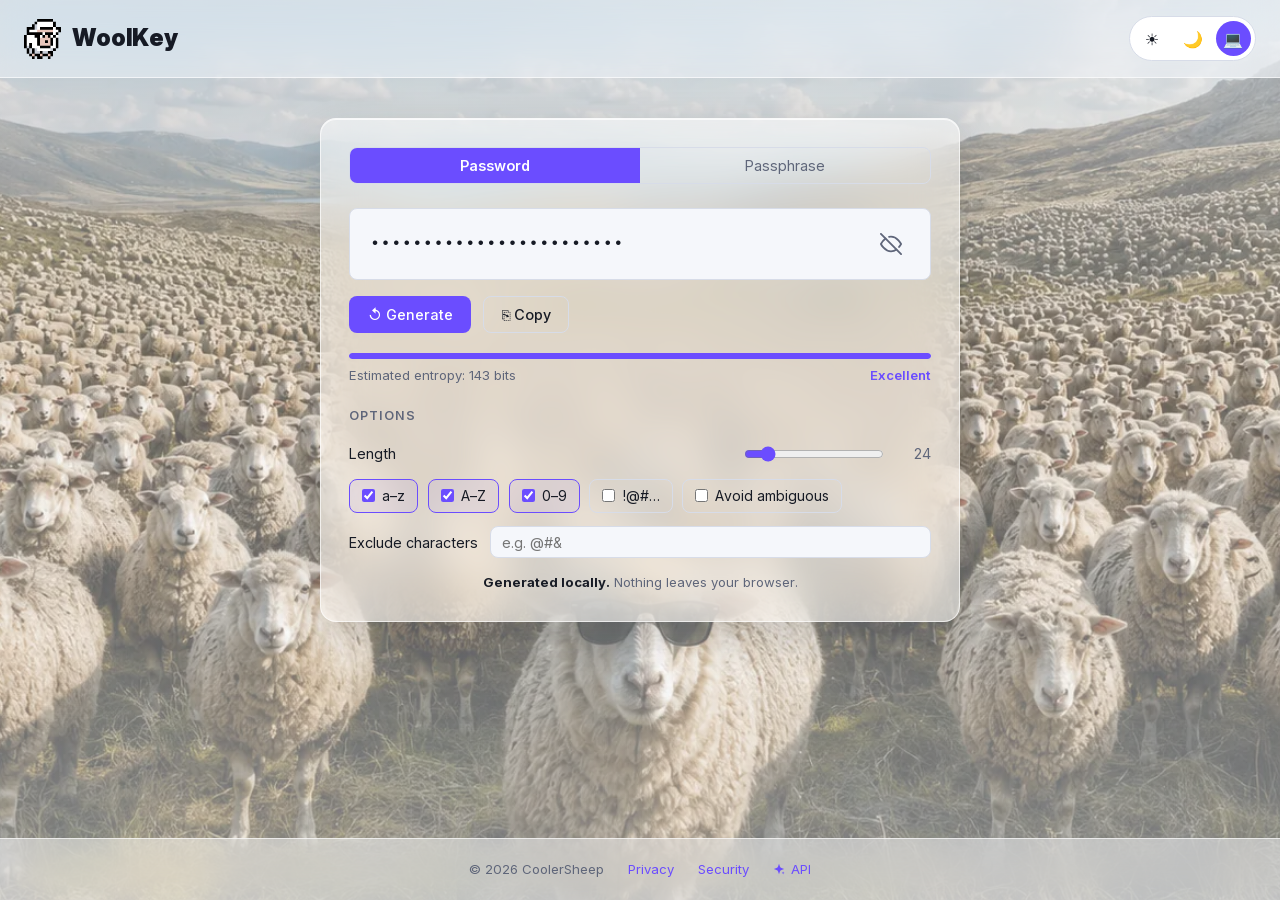
==== commit c96fea39: "Thin the glass, put the swarm behind it, and grow the logo The fireflies move back to z-index -1, be" ====
--- a/index.html
+++ b/index.html
@@ -15,7 +15,7 @@
 <body class="scenic">
 
 <header class="site-header">
-  <a href="./" class="logo" aria-label="WoolKey home"><img src="assets/logo.gif" alt="" width="28" height="28"><span>WoolKey</span></a>
+  <a href="./" class="logo" aria-label="WoolKey home"><img src="assets/logo.gif" alt="" width="112" height="120"><span>WoolKey</span></a>
   <div class="theme-switcher" role="group" aria-label="Theme">
     <button type="button" class="theme-btn" data-theme-choice="light" aria-label="Light mode" title="Light mode">☀️</button>
     <button type="button" class="theme-btn" data-theme-choice="dark" aria-label="Dark mode" title="Dark mode">🌙</button>
--- a/css/main.css
+++ b/css/main.css
@@ -79,15 +79,22 @@
    landing, 404 and offline pages; the long-form prose pages stay on the
    flat background so body text keeps its full contrast. */
 
+/* Glass, in the Apple sense: thin enough to read the scene through, held
+   together by a bright top edge and a heavy drop shadow rather than by
+   opacity. The saturation boost is what stops a blurred photo going grey. */
 :root {
-  --panel-bg:    rgba(26, 29, 39, 0.72);
-  --panel-line:  rgba(255, 255, 255, 0.14);
-  --chrome-bg:   rgba(15, 17, 23, 0.55);
+  --panel-bg:     rgba(26, 29, 39, 0.52);
+  --panel-line:   rgba(255, 255, 255, 0.18);
+  --panel-sheen:  rgba(255, 255, 255, 0.16);
+  --panel-shadow: 0 12px 40px rgba(0, 0, 0, 0.34);
+  --chrome-bg:    rgba(15, 17, 23, 0.42);
 }
 :root[data-theme="light"] {
-  --panel-bg:    rgba(255, 255, 255, 0.74);
-  --panel-line:  rgba(22, 26, 36, 0.12);
-  --chrome-bg:   rgba(245, 247, 251, 0.62);
+  --panel-bg:     rgba(255, 255, 255, 0.55);
+  --panel-line:   rgba(255, 255, 255, 0.65);
+  --panel-sheen:  rgba(255, 255, 255, 0.75);
+  --panel-shadow: 0 12px 40px rgba(26, 29, 39, 0.16);
+  --chrome-bg:    rgba(245, 247, 251, 0.5);
 }
 
 /* The colour lives on <html> so the two photo layers can sit behind the
@@ -156,18 +163,17 @@
    veil and blurs whatever sheep sit behind it.
 
    The card is also the one panel that changes size — a long password wraps
-   onto more lines and the card grows under the length slider. Every resize
-   forces the blur to be recomputed, so the backdrop behind it is kept as
-   cheap and as static as possible: the photo layers are composited (above)
-   and the fireflies are painted in front of the card rather than behind it
-   (fireflies.css), which takes 15 continuously animating elements out of
-   the blur entirely. */
+   onto more lines and the card grows under the length slider — and every
+   resize recomputes the blur. The fireflies drift behind the glass, so that
+   backdrop is never static; the photo layers are composited and the card
+   holds its own layer to keep the cost down. */
 body.scenic .card,
 body.scenic .error-page {
   background: var(--panel-bg);
   border: 1px solid var(--panel-line);
-  backdrop-filter: blur(12px) saturate(135%);
-  -webkit-backdrop-filter: blur(12px) saturate(135%);
+  backdrop-filter: blur(22px) saturate(180%);
+  -webkit-backdrop-filter: blur(22px) saturate(180%);
+  box-shadow: inset 0 1px 0 var(--panel-sheen), var(--panel-shadow);
 }
 body.scenic .card {
   /* Holds the blurred result on its own compositor layer across resizes,
@@ -178,17 +184,18 @@
   max-width: 34rem;
   margin: 2.5rem auto;
   border-radius: var(--radius-lg);
-  box-shadow: var(--shadow);
   min-height: 0;
   padding: 3rem 2rem;
+  /* No box-shadow here: it would land after the rule above and drop the
+     sheen that gives the panel its top edge. */
 }
 
 body.scenic .site-header,
 body.scenic .site-footer {
   background: var(--chrome-bg);
   border-color: var(--panel-line);
-  backdrop-filter: blur(10px);
-  -webkit-backdrop-filter: blur(10px);
+  backdrop-filter: blur(20px) saturate(160%);
+  -webkit-backdrop-filter: blur(20px) saturate(160%);
 }
 
 /* Without backdrop-filter the veil alone is not enough to separate text
@@ -213,14 +220,21 @@
 .logo {
   display: inline-flex;
   align-items: center;
-  gap: 0.6rem;
+  gap: 0.65rem;
   font-weight: 900;            /* the top of Inter's variable weight axis */
   letter-spacing: -0.015em;    /* heavy weights need the tracking pulled in */
-  font-size: 1.15rem;
+  font-size: 1.45rem;
   color: var(--color-text);
   text-decoration: none;
 }
-.logo img { flex-shrink: 0; display: block; }
+/* The source GIF is 112×120, so it was being squashed into a 28px square as
+   well as scaled down. Height drives, width follows, ratio preserved. */
+.logo img {
+  flex-shrink: 0;
+  display: block;
+  height: 2.5rem;
+  width: auto;
+}
 .logo:hover { text-decoration: none; }
 .theme-switcher {
   display: inline-flex;
--- a/css/fireflies.css
+++ b/css/fireflies.css
@@ -15,12 +15,12 @@
 .fireflies {
   position: fixed;
   inset: 0;
-  /* In front of the page, not behind it. Behind the card they would sit
-     inside the frosted panel's backdrop, and 15 elements animating forever
-     means that blur can never be cached — which showed up as the card
-     glitching while the length slider was dragged. pointer-events stays
-     none, so nothing here can be clicked. */
-  z-index: 3;
+  /* Between the photo layers (-2) and the page content, so the swarm drifts
+     behind the glass and is seen through it. That does put 15 permanently
+     animating elements inside the frosted panels' backdrop, which the
+     compositor cannot cache — acceptable now that the card no longer
+     changes width on every keystroke. pointer-events stays none. */
+  z-index: -1;
   overflow: hidden;
   pointer-events: none;
   opacity: 0;
